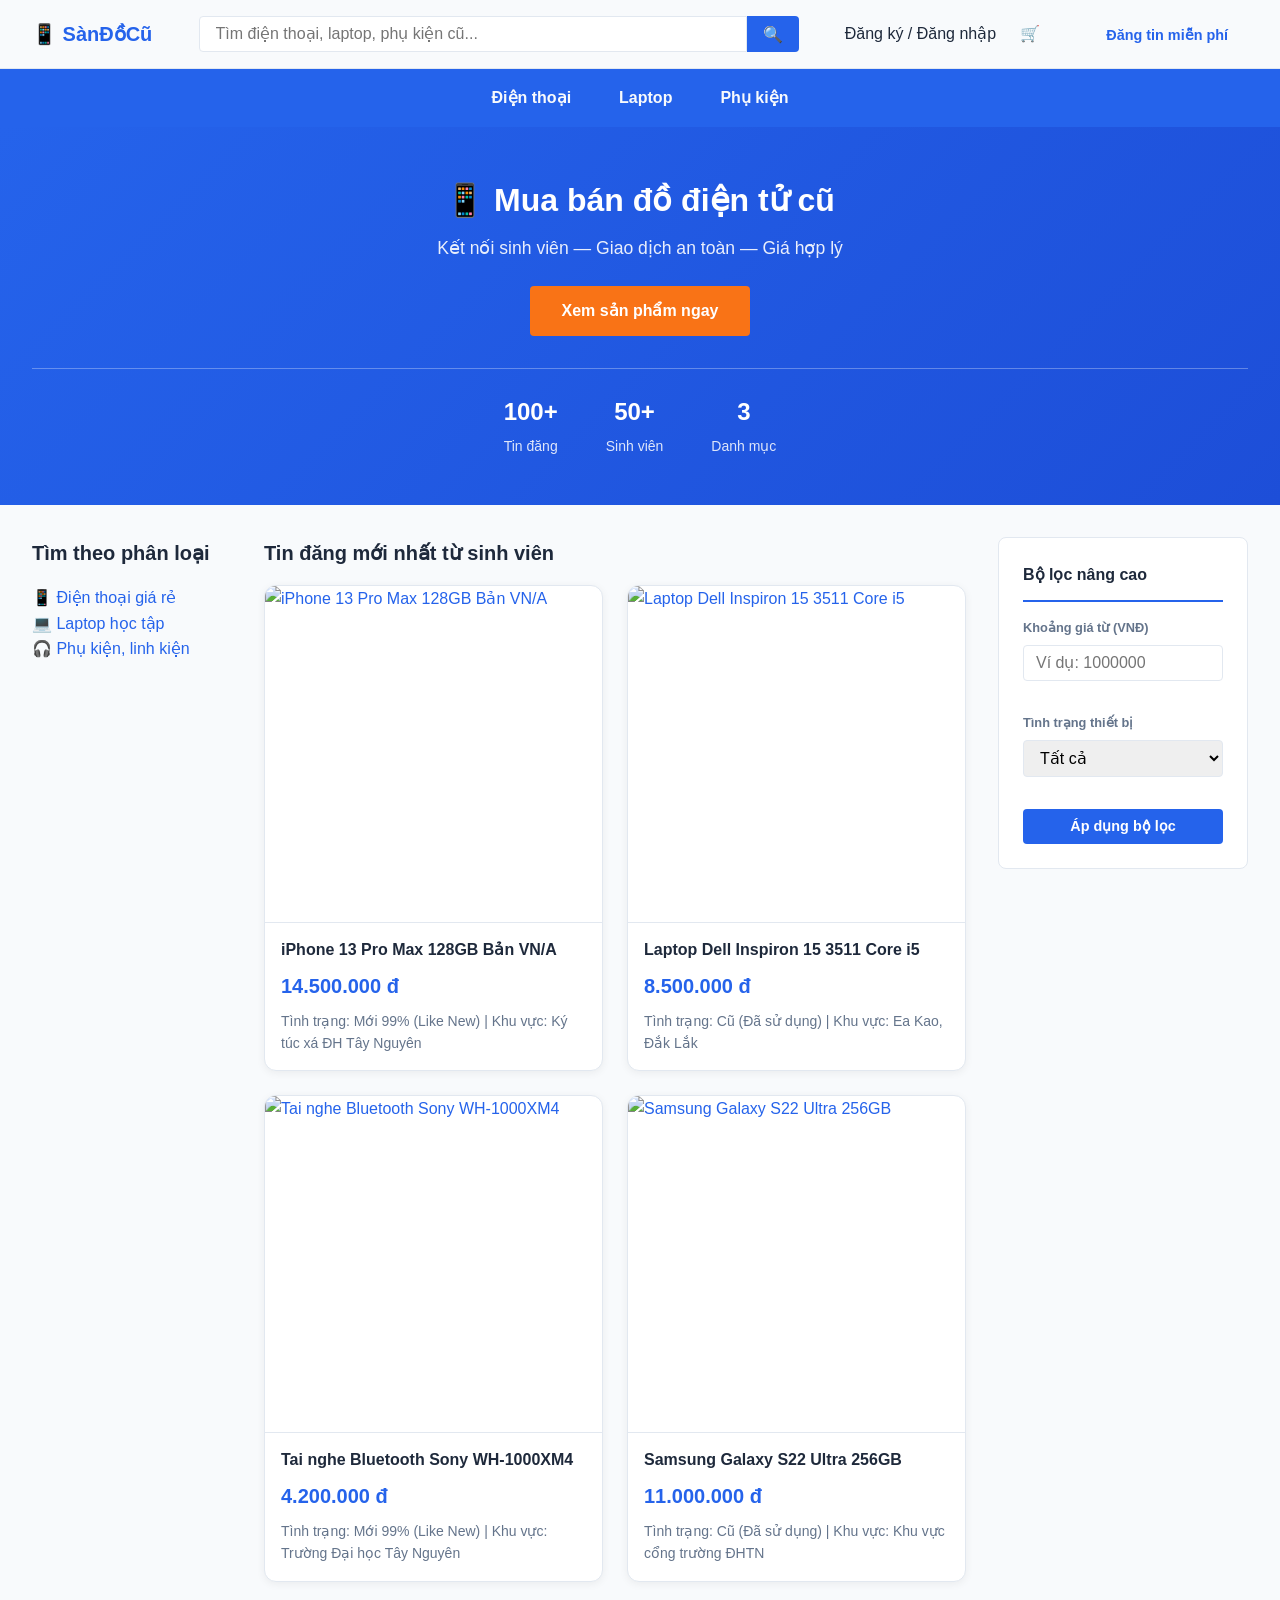
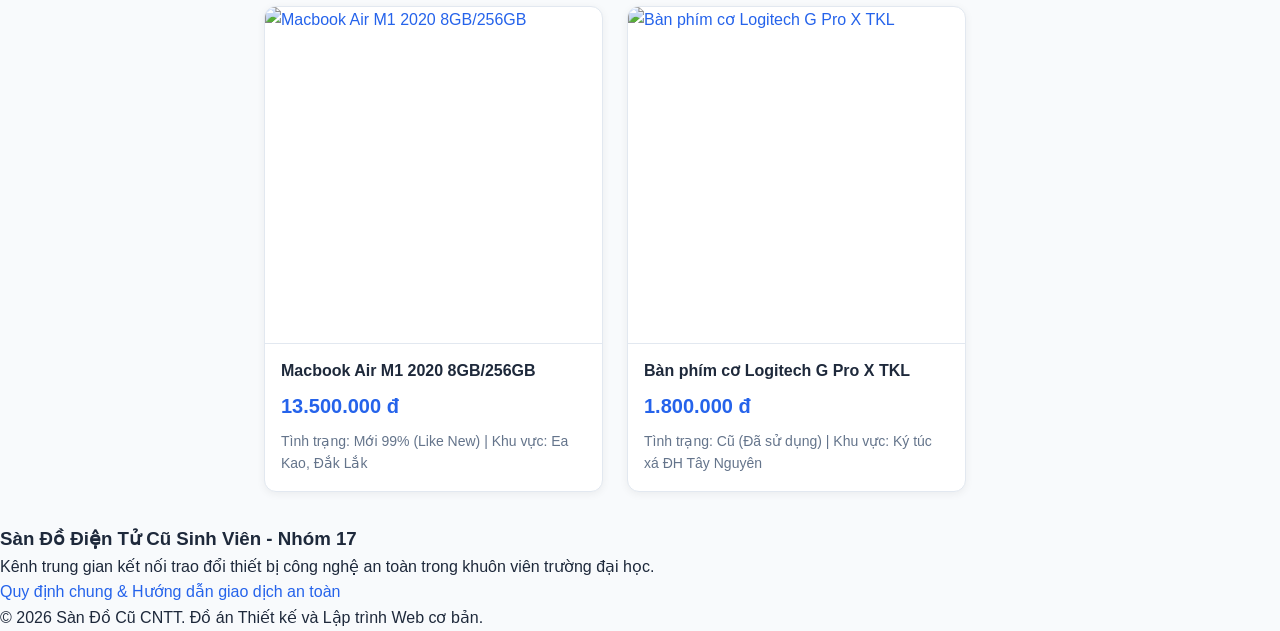
==== index.html @ f32d024a "Update index.html" ====
<!doctype html>
<html lang="vi">
  <head>
    <meta charset="UTF-8" />
    <meta name="viewport" content="width=device-width, initial-scale=1.0" />
    <title>Sàn Giao Dịch Đồ Điện Tử Cũ Sinh Viên - Trang Chủ</title>
    <link rel="stylesheet" href="css/base.css" />
    <link rel="stylesheet" href="css/index.css" />
  </head>
  <body>
    <!-- ===================== HEADER ===================== -->
    <header class="header">
      <div class="header__logo">
    <a href="../index.html" class="header__logo-text">
        📱 SànĐồCũ
    </a>
</div>

      <div class="header__search">
        <form class="header__search-form" role="search">
          <input
            type="search"
            class="header__search-input u-focus"
            placeholder="Tìm điện thoại, laptop, phụ kiện cũ..."
          />
          <button
            type="submit"
            class="header__search-btn u-hover"
            aria-label="Tìm kiếm nhanh"
          >
            🔍
          </button>
        </form>
      </div>

      <div class="header__actions">
        <a href="#" class="header__action-link u-hover">Đăng ký / Đăng nhập</a>
        <a
          href="#"
          class="header__cart-icon u-hover"
          aria-label="Xem giỏ hàng cá nhân"
          >🛒</a
        >
      </div>

      <div class="header__cta">
        <a
          href="pages/dang_tin.html"
          class="header__btn-post btn btn-secondary u-hover u-active"
          >Đăng tin miễn phí</a
        >
      </div>
    </header>

    <!-- ===================== NAVIGATION ===================== -->
    <nav class="navigation" aria-label="Danh mục thiết bị công nghệ">
      <!-- TODO [Lan Hương]: Style thanh navigation này trong base.css.
             - ul.navigation__list--level-2 mặc định phải ẩn (dùng opacity:0 hoặc display:none)
             - Khi hover vào li.navigation__item--has-dropdown thì level-2 hiện ra
             - Thêm transition mượt để dropdown trượt xuống, không bật ra đột ngột -->
      <ul class="navigation__list navigation__list--level-1">
        <li class="navigation__item navigation__item--has-dropdown">
          <a href="pages/danh-sach.html" class="navigation__link">Điện thoại</a>
          <ul class="navigation__list navigation__list--level-2">
            <li class="navigation__item">
              <a href="pages/danh-sach.html?cat=iphone" class="navigation__link"
                >iPhone</a
              >
            </li>
            <li class="navigation__item">
              <a
                href="pages/danh-sach.html?cat=samsung"
                class="navigation__link"
                >Samsung</a
              >
            </li>
            <li class="navigation__item">
              <a href="pages/danh-sach.html?cat=xiaomi" class="navigation__link"
                >Xiaomi</a
              >
            </li>
          </ul>
        </li>
        <li class="navigation__item navigation__item--has-dropdown">
          <a href="pages/danh-sach.html" class="navigation__link">Laptop</a>
          <ul class="navigation__list navigation__list--level-2">
            <li class="navigation__item">
              <a href="pages/danh-sach.html?cat=dell" class="navigation__link"
                >Dell</a
              >
            </li>
            <li class="navigation__item">
              <a
                href="pages/danh_sach.html?cat=macbook"
                class="navigation__link"
                >Macbook</a
              >
            </li>
            <li class="navigation__item">
              <a href="pages/danh-sach.html?cat=asus" class="navigation__link"
                >Asus</a
              >
            </li>
          </ul>
        </li>
        <li class="navigation__item navigation__item--has-dropdown">
          <a href="pages/danh_sach.html" class="navigation__link">Phụ kiện</a>
          <ul class="navigation__list navigation__list--level-2">
            <li class="navigation__item">
              <a
                href="pages/danh_sach.html?cat=tai-nghe"
                class="navigation__link"
                >Tai nghe</a
              >
            </li>
            <li class="navigation__item">
              <a
                href="pages/danh_sach.html?cat=chuot-ban-phim"
                class="navigation__link"
                >Chuột & Bàn phím</a
              >
            </li>
          </ul>
        </li>
      </ul>
    </nav>

    <!-- ===================== SLIDESHOW ===================== -->
    <section class="hero-slideshow" aria-label="Banner">
    <div class="hero-banner">
        <h2>📱 Mua bán đồ điện tử cũ</h2>
        <p>Kết nối sinh viên — Giao dịch an toàn — Giá hợp lý</p>
        <a href="pages/danh_sach.html" class="hero-banner__btn">Xem sản phẩm ngay</a>
        <div class="hero-banner__stats">
            <div class="hero-banner__stat">
                <strong>100+</strong>
                <span>Tin đăng</span>
            </div>
            <div class="hero-banner__stat">
                <strong>50+</strong>
                <span>Sinh viên</span>
            </div>
            <div class="hero-banner__stat">
                <strong>3</strong>
                <span>Danh mục</span>
            </div>
        </div>
    </div>
</section>

    <!-- ===================== MAIN LAYOUT ===================== -->
    <main class="main-layout">
      <aside class="category-sidebar">
        <!-- TODO [Lan Hương]: Style sidebar này nằm bên trái main-layout bằng CSS Grid.
                 Thêm icon trước mỗi link danh mục cho sinh động. -->
        <h2 class="category-sidebar__title">Tìm theo phân loại</h2>
        <ul class="category-sidebar__list">
          <li class="category-sidebar__item">
            <a
              href="pages/danh_sach.html"
              class="category-sidebar__link u-hover"
              >📱 Điện thoại giá rẻ</a
            >
          </li>
          <li class="category-sidebar__item">
            <a
              href="pages/danh_sach.html"
              class="category-sidebar__link u-hover"
              >💻 Laptop học tập</a
            >
          </li>
          <li class="category-sidebar__item">
            <a
              href="pages/danh_sach.html"
              class="category-sidebar__link u-hover"
              >🎧 Phụ kiện, linh kiện</a
            >
          </li>
        </ul>
      </aside>

      <section class="product-showroom">
        <!-- TODO [Tường Vy]: Render tự động bởi renderProducts() trong main.js -->
        <h2 class="product-showroom__title">Tin đăng mới nhất từ sinh viên</h2>
        <div class="product-showroom__grid" id="productGrid">
          <!-- Sản phẩm được render tự động bởi renderProducts() trong main.js -->
        </div>
      </section>

      <section class="advanced-filter">
        <!-- TODO [Tường Vy]: Xử lý logic lọc sản phẩm trong danh-sach.js.
                 - Lắng nghe sự kiện submit trên #filterForm, dùng preventDefault() để trang không reload
                 - Đọc giá trị từ #filterPrice và #filterStatus
                 - Lọc mảng products trong data.js theo 2 tiêu chí trên
                 - Gọi hàm renderProducts() để vẽ lại product-showroom__grid với kết quả đã lọc -->
        <h2 class="advanced-filter__title">Bộ lọc nâng cao</h2>
        <form class="advanced-filter__form" id="filterForm">
          <div class="advanced-filter__group">
            <label class="advanced-filter__label" for="filterPrice"
              >Khoảng giá từ (VNĐ)</label
            >
            <input
              type="number"
              id="filterPrice"
              class="form-control u-focus"
              placeholder="Ví dụ: 1000000"
            />
          </div>
          <div class="advanced-filter__group">
            <label class="advanced-filter__label" for="filterStatus"
              >Tình trạng thiết bị</label
            >
            <select id="filterStatus" class="form-control u-focus">
              <option value="all">Tất cả</option>
              <option value="likenew">Mới 99% (Like New)</option>
              <option value="used">Cũ (Đã qua sử dụng)</option>
            </select>
          </div>
          <button type="submit" class="btn btn-primary u-hover u-active">
            Áp dụng bộ lọc
          </button>
        </form>
      </section>
    </main>

    <!-- ===================== FOOTER ===================== -->
    <footer class="main-footer">
      <!-- TODO [Lan Hương]: Chia footer thành 3 cột bằng CSS Grid:
             cột 1 thông tin nhóm, cột 2 link nhanh, cột 3 liên hệ. -->
      <div class="main-footer__content">
        <div class="main-footer__info">
          <h3>Sàn Đồ Điện Tử Cũ Sinh Viên - Nhóm 17</h3>
          <p>
            Kênh trung gian kết nối trao đổi thiết bị công nghệ an toàn trong
            khuôn viên trường đại học.
          </p>
        </div>
        <div class="main-footer__links">
          <a href="#" class="main-footer__link u-hover"
            >Quy định chung & Hướng dẫn giao dịch an toàn</a
          >
        </div>
      </div>
      <div class="main-footer__copyright">
        <p>
          &copy; 2026 Sàn Đồ Cũ CNTT. Đồ án Thiết kế và Lập trình Web cơ bản.
        </p>
      </div>
    </footer>

    <script src="js/data.js"></script>
    <script src="js/main.js"></script>
  </body>
</html>
---- css/base.css ----
/* =================================================
   KHỐI 1: CSS VARIABLES
   ================================================= */
:root {
  --color-primary: #2563eb;
  --color-secondary: #f97316;
  --color-background: #f8fafc;
  --color-border: #e2e8f0;
  --color-text-main: #1e293b;
  --color-text-sub: #64748b;
  --color-footer: #0f172a;

  --transition-speed: 0.3s;
  --focus-ring: 0 0 0 3px rgba(37, 99, 235, 0.2);
  --shadow-hover: 0 8px 16px rgba(0, 0, 0, 0.1);
}

/* =================================================
   KHỐI 2: CSS RESET
   ================================================= */
*,
*::before,
*::after {
  margin: 0;
  padding: 0;
  box-sizing: border-box;
}

img {
  display: block; /* Xóa gap trắng bên dưới ảnh do inline display */
  max-width: 100%; /* Ảnh co lại theo container, không bao giờ tràn */
}

ul,
ol {
  list-style: none; /* Xóa bullet/số — navigation và card list cần cái này */
}

/* =================================================
   KHỐI 3: BASE TYPOGRAPHY
   ================================================= */
body {
  font-family: Arial, sans-serif;
  background-color: var(--color-background);
  color: var(--color-text-main);
  line-height: 1.6;
  -webkit-font-smoothing: antialiased;
}

a {
  color: var(--color-primary);
  text-decoration: none;
}

a:hover {
  text-decoration: underline; /* Báo hiệu rõ đây là link có thể click */
}

/* =================================================
   KHỐI 4: INTERACTION STATES (Utility Classes)
   ================================================= */
.u-hover {
  transition: filter var(--transition-speed) ease;
  cursor: pointer;
}
.u-hover:hover {
  filter: brightness(0.9);
}

.u-hover-card {
  transition: all var(--transition-speed) ease;
}
.u-hover-card:hover {
  transform: translateY(-4px);
  box-shadow: var(--shadow-hover);
}

.u-active:active {
  transform: scale(0.96);
  transition: transform 0.1s ease;
}

.u-focus {
  outline: none;
  border: 1px solid var(--color-border);
  transition: all var(--transition-speed) ease;
}
.u-focus:focus {
  border-color: var(--color-primary);
  box-shadow: var(--focus-ring);
}
---- css/index.css ----
/* ==========================================================================
   KHỐI 1: HEADER LAYOUT (Flexbox ngang)
   ========================================================================== */
.header {
  display: flex;
  align-items: center;
  justify-content: space-between;
  gap: 2rem;
  padding: 1rem 2rem;
  background-color: var(--color-background);
  border-bottom: 1px solid var(--color-border);
}

.header__logo-text {
    font-size: 1.25rem;
    font-weight: bold;
    color: var(--color-primary);
    text-decoration: none;
    white-space: nowrap;
}

.header__logo {
  flex-shrink: 0;
}

.header__logo-img {
  height: 40px;
  width: auto;
  display: block;
}

.header__search {
  flex-grow: 1;
  max-width: 600px;
}

.header__search-form {
  display: flex;
  width: 100%;
}

.header__search-input {
  flex-grow: 1;
  padding: 0.5rem 1rem;
  border: 1px solid var(--color-border);
  border-radius: 4px 0 0 4px;
  font-size: 1rem;
  outline: none;
}

.header__search-btn {
  padding: 0.5rem 1rem;
  background-color: var(--color-primary);
  color: white;
  border: none;
  border-radius: 0 4px 4px 0;
  font-size: 1rem;
  cursor: pointer;
}

.header__actions {
  display: flex;
  align-items: center;
  gap: 1.5rem;
  flex-shrink: 0;
}

.header__action-link {
  font-size: 1rem;
  color: var(--color-text-main);
}

.header__cta {
  flex-shrink: 0;
}

/* ==========================================================================
   KHỐI 2: NAVIGATION LAYOUT (Menu 2 cấp tĩnh)
   ========================================================================== */
.navigation {
  background-color: var(--color-primary);
}

.navigation__list--level-1 {
  display: flex;
  justify-content: center;
}

.navigation__item {
  position: relative;
}

.navigation__link {
  display: block;
  padding: 1rem 1.5rem;
  color: var(--color-background);
  font-size: 1rem;
  font-weight: bold;
}

.navigation__item:hover > .navigation__link {
  background-color: rgba(255, 255, 255, 0.15);
}

.navigation__list--level-2 {
  position: absolute;
  top: 100%;
  left: 0;
  min-width: 220px;
  background-color: var(--color-background);
  border: 1px solid var(--color-border);
  box-shadow: var(--shadow-hover);
  z-index: 100;

  opacity: 0;
  visibility: hidden;
  pointer-events: none;
  transform: translateY(10px);
  transition: all 0.3s ease;
}

.navigation__list--level-2 .navigation__link {
  color: var(--color-text-main);
  font-weight: normal;
  border-bottom: 1px solid var(--color-border);
}

.navigation__list--level-2 .navigation__link:hover {
  background-color: var(--color-background);
  color: var(--color-primary);
}

.navigation__item--has-dropdown:hover .navigation__list--level-2 {
  opacity: 1;
  visibility: visible;
  pointer-events: auto;
  transform: translateY(0);
}

.hero-banner {
    background: linear-gradient(135deg, var(--color-primary), #1d4ed8);
    color: white;
    text-align: center;
    padding: 3rem 2rem;
}

.hero-banner h2 {
    font-size: 2rem;
    margin-bottom: 0.5rem;
}

.hero-banner p {
    font-size: 1.1rem;
    margin-bottom: 1.5rem;
    opacity: 0.9;
}

.hero-banner__btn {
    display: inline-block;
    padding: 0.75rem 2rem;
    background-color: var(--color-secondary);
    color: white;
    border-radius: 4px;
    font-weight: bold;
    text-decoration: none;
}

.hero-banner__btn:hover {
    filter: brightness(0.9);
    text-decoration: none;
}

.hero-banner__stats {
    display: flex;
    justify-content: center;
    gap: 3rem;
    margin-top: 2rem;
    padding-top: 1.5rem;
    border-top: 1px solid rgba(255,255,255,0.3);
}

.hero-banner__stat {
    display: flex;
    flex-direction: column;
    align-items: center;
    gap: 0.25rem;
}

.hero-banner__stat strong {
    font-size: 1.5rem;
    font-weight: bold;
}

.hero-banner__stat span {
    font-size: 0.875rem;
    opacity: 0.85;
}
/* ==========================================================================
   KHỐI 3: MAIN LAYOUT (CSS Grid 3 Cột)
   ========================================================================== */
.main-layout {
  display: grid;
  grid-template-columns: 200px 1fr 250px;
  gap: 2rem;
  padding: 2rem;
  max-width: 1440px;
  margin: 0 auto;
  align-items: start;
}

.category-sidebar__title,
.product-showroom__title,
.advanced-filter__title {
  font-size: 1.25rem;
  margin-bottom: 1rem;
  color: var(--color-text-main);
}

.product-showroom__grid {
  display: grid;
  grid-template-columns: repeat(auto-fill, minmax(220px, 1fr));
  gap: 1.5rem;
}

/* ==========================================================================
   KHỐI 4: PRODUCT CARD LAYOUT
   ========================================================================== */
.product-card {
    display: flex;
    flex-direction: column;
    background-color: white;
    border: 1px solid var(--color-border);
    border-radius: 12px;
    overflow: hidden;
    transition: all var(--transition-speed) ease;
    box-shadow: 0 2px 8px rgba(0,0,0,0.06);
}

.product-card:hover {
    transform: translateY(-4px);
    box-shadow: var(--shadow-hover);
    border-color: var(--color-primary);
}

.product-price {
    font-size: 1.1rem;
    font-weight: bold;
    color: var(--color-secondary);
}

.product-card__img {
  width: 100%;
  aspect-ratio: 1 / 1;
  object-fit: cover;
  border-bottom: 1px solid var(--color-border);
}

.product-card__content {
  padding: 1rem;
  display: flex;
  flex-direction: column;
  gap: 0.5rem;
}

.product-card__title {
  font-size: 1rem;
  color: var(--color-text-main);
  line-height: 1.4;
  margin: 0;
  display: -webkit-box;
  -webkit-line-clamp: 2;
  -webkit-box-orient: vertical;
  overflow: hidden;
}

.product-price {
  font-size: 1.25rem;
  font-weight: bold;
  color: var(--color-primary);
  margin: 0;
}

.product-meta {
  font-size: 0.875rem;
  color: var(--color-text-sub);
  margin: 0;
}

/* ==========================================================================
   KHỐI 5: ADVANCED FILTER FORM
   ========================================================================== */
.advanced-filter__group {
  display: flex;
  flex-direction: column;
  gap: 0.5rem;
  margin-bottom: 1rem;
}

.advanced-filter__label {
  font-size: 0.875rem;
  font-weight: bold;
  color: var(--color-text-main);
}

.form-control {
  padding: 0.5rem 0.75rem;
  border: 1px solid var(--color-border);
  border-radius: 4px;
  font-size: 1rem;
  width: 100%;
}

/* Empty state */
.product-showroom__empty {
  grid-column: 1 / -1;
  text-align: center;
  padding: 3rem 1rem;
  color: var(--color-text-sub);
}

.product-showroom__empty-title {
  font-size: 1.1rem;
  margin-bottom: 0.5rem;
}

/* Link trong card title */
.product-card__title a {
  color: inherit;
  text-decoration: none;
}

/* Bộ lọc trang chủ */
.advanced-filter {
    background-color: white;
    border: 1px solid var(--color-border);
    border-radius: 8px;
    padding: 1.5rem;
}

.advanced-filter__title {
    font-size: 1rem;
    font-weight: bold;
    color: var(--color-text-main);
    margin-bottom: 1rem;
    padding-bottom: 0.75rem;
    border-bottom: 2px solid var(--color-primary);
}

.advanced-filter__form {
    display: flex;
    flex-direction: column;
    gap: 1rem;
}

.advanced-filter__group {
    display: flex;
    flex-direction: column;
    gap: 0.4rem;
}

.advanced-filter__label {
    font-size: 0.8rem;
    font-weight: bold;
    color: var(--color-text-sub);
}

/* Nút áp dụng bộ lọc */
.btn {
    padding: 0.6rem 1.25rem;
    border-radius: 4px;
    font-size: 0.9rem;
    font-weight: bold;
    cursor: pointer;
    border: none;
}

.btn-primary {
    background-color: var(--color-primary);
    color: white;
    width: 100%;
}

.btn-primary:hover {
    filter: brightness(0.9);
}
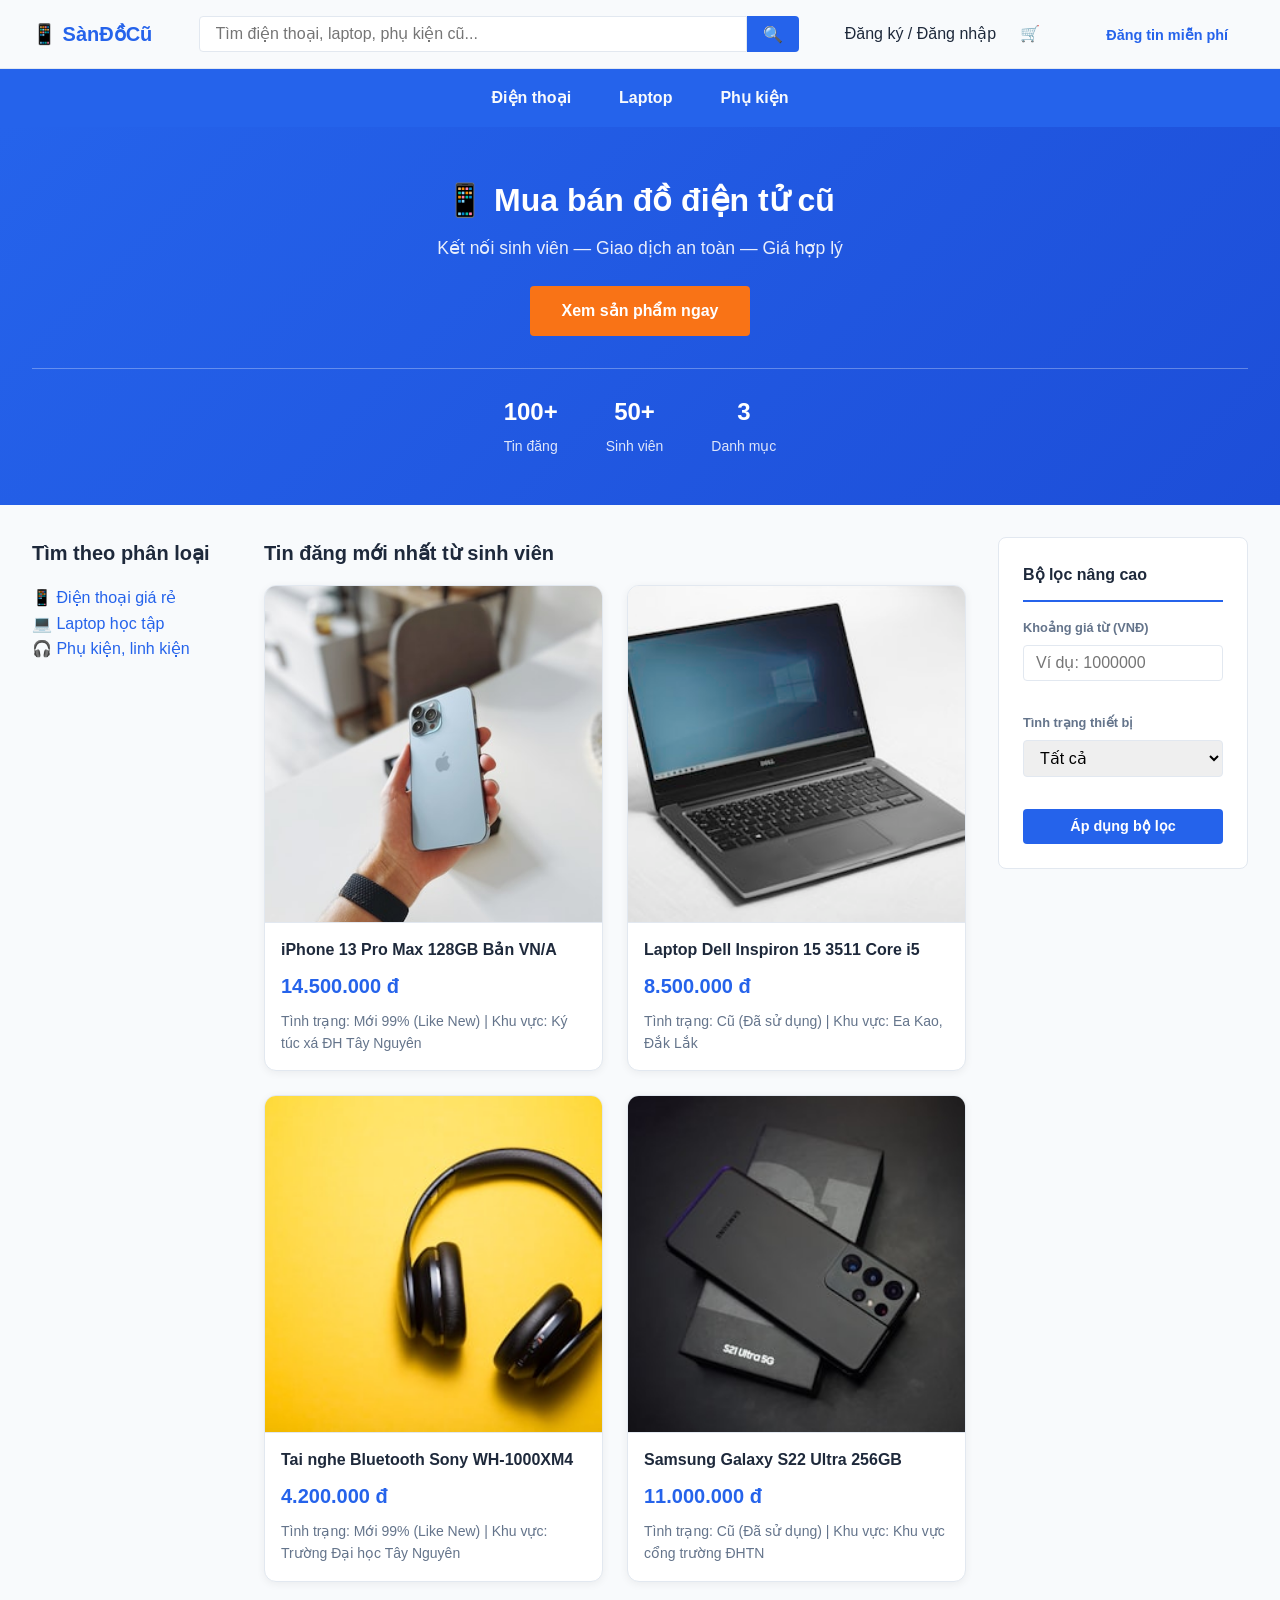
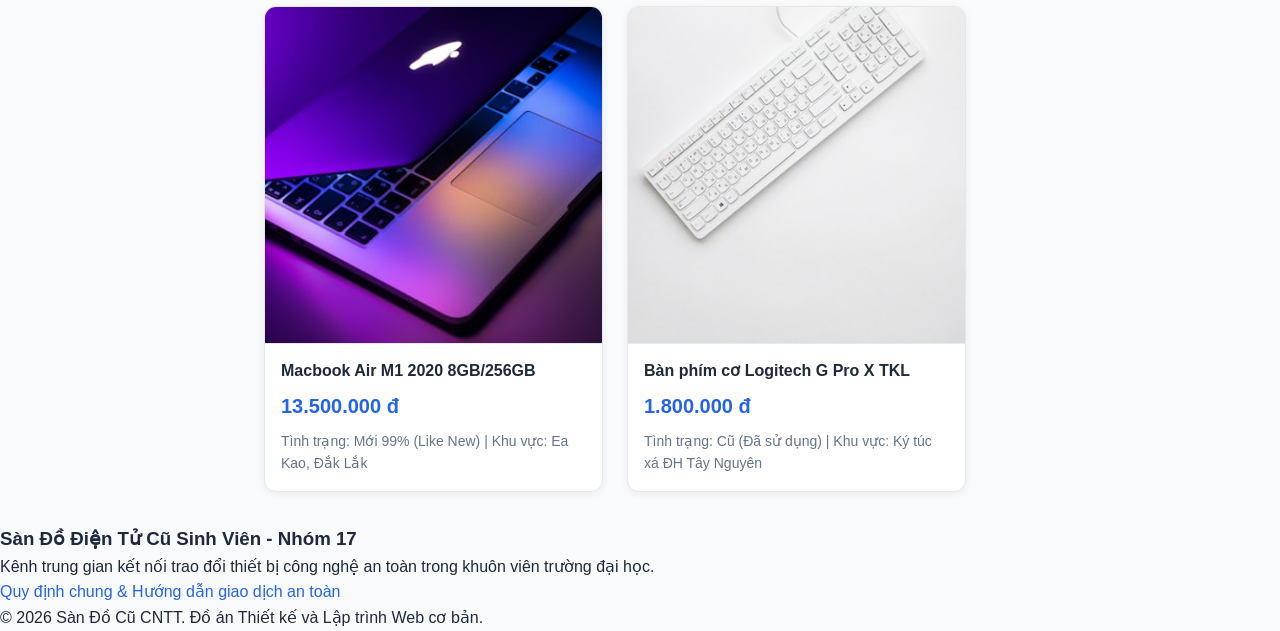
==== commit f94a9172: "fix: cap nhat toan bo du an" ====
--- a/index.html
+++ b/index.html
@@ -11,10 +11,8 @@
     <!-- ===================== HEADER ===================== -->
     <header class="header">
       <div class="header__logo">
-    <a href="../index.html" class="header__logo-text">
-        📱 SànĐồCũ
-    </a>
-</div>
+        <a href="../index.html" class="header__logo-text"> 📱 SànĐồCũ </a>
+      </div>
 
       <div class="header__search">
         <form class="header__search-form" role="search">
@@ -127,26 +125,28 @@
 
     <!-- ===================== SLIDESHOW ===================== -->
     <section class="hero-slideshow" aria-label="Banner">
-    <div class="hero-banner">
+      <div class="hero-banner">
         <h2>📱 Mua bán đồ điện tử cũ</h2>
         <p>Kết nối sinh viên — Giao dịch an toàn — Giá hợp lý</p>
-        <a href="pages/danh_sach.html" class="hero-banner__btn">Xem sản phẩm ngay</a>
+        <a href="pages/danh_sach.html" class="hero-banner__btn"
+          >Xem sản phẩm ngay</a
+        >
         <div class="hero-banner__stats">
-            <div class="hero-banner__stat">
-                <strong>100+</strong>
-                <span>Tin đăng</span>
-            </div>
-            <div class="hero-banner__stat">
-                <strong>50+</strong>
-                <span>Sinh viên</span>
-            </div>
-            <div class="hero-banner__stat">
-                <strong>3</strong>
-                <span>Danh mục</span>
-            </div>
-        </div>
-    </div>
-</section>
+          <div class="hero-banner__stat">
+            <strong>100+</strong>
+            <span>Tin đăng</span>
+          </div>
+          <div class="hero-banner__stat">
+            <strong>50+</strong>
+            <span>Sinh viên</span>
+          </div>
+          <div class="hero-banner__stat">
+            <strong>3</strong>
+            <span>Danh mục</span>
+          </div>
+        </div>
+      </div>
+    </section>
 
     <!-- ===================== MAIN LAYOUT ===================== -->
     <main class="main-layout">
--- a/css/index.css
+++ b/css/index.css
@@ -383,3 +383,91 @@
 .btn-primary:hover {
     filter: brightness(0.9);
 }
+
+/* ==========================================================================
+   RESPONSIVE TRANG CHỦ
+   ========================================================================== */
+@media (max-width: 768px) {
+
+    /* Header xuống 2 dòng */
+    .header {
+        flex-wrap: wrap;
+        gap: 0.75rem;
+        padding: 0.75rem 1rem;
+    }
+
+    .header__search {
+        order: 3;
+        width: 100%;
+        max-width: 100%;
+    }
+
+    .header__actions {
+        gap: 1rem;
+    }
+
+    /* Navigation cuộn ngang */
+    .navigation__list--level-1 {
+        overflow-x: auto;
+        justify-content: flex-start;
+        padding: 0 1rem;
+    }
+
+    /* Main layout 1 cột */
+    .main-layout {
+        grid-template-columns: 1fr;
+        padding: 1rem;
+        gap: 1.5rem;
+    }
+
+    /* Ẩn sidebar và bộ lọc trang chủ trên mobile */
+    .category-sidebar {
+        display: none;
+    }
+
+    .advanced-filter {
+        display: none;
+    }
+
+    /* Product grid 2 cột */
+    .product-showroom__grid {
+        grid-template-columns: repeat(2, 1fr);
+        gap: 1rem;
+    }
+
+    /* Banner thống kê nhỏ lại */
+    .hero-banner__stats {
+        gap: 1.5rem;
+    }
+
+    .hero-banner__stat strong {
+        font-size: 1.25rem;
+    }
+}
+
+@media (max-width: 480px) {
+    .header__logo-text {
+        font-size: 1rem;
+    }
+
+    .hero-banner h2 {
+        font-size: 1.5rem;
+    }
+
+    .product-showroom__grid {
+        grid-template-columns: repeat(2, 1fr);
+        gap: 0.75rem;
+    }
+
+    .product-card__content {
+        padding: 0.75rem;
+    }
+
+    .product-card__title {
+        font-size: 0.85rem;
+    }
+
+    .product-price {
+        font-size: 1rem;
+    }
+}
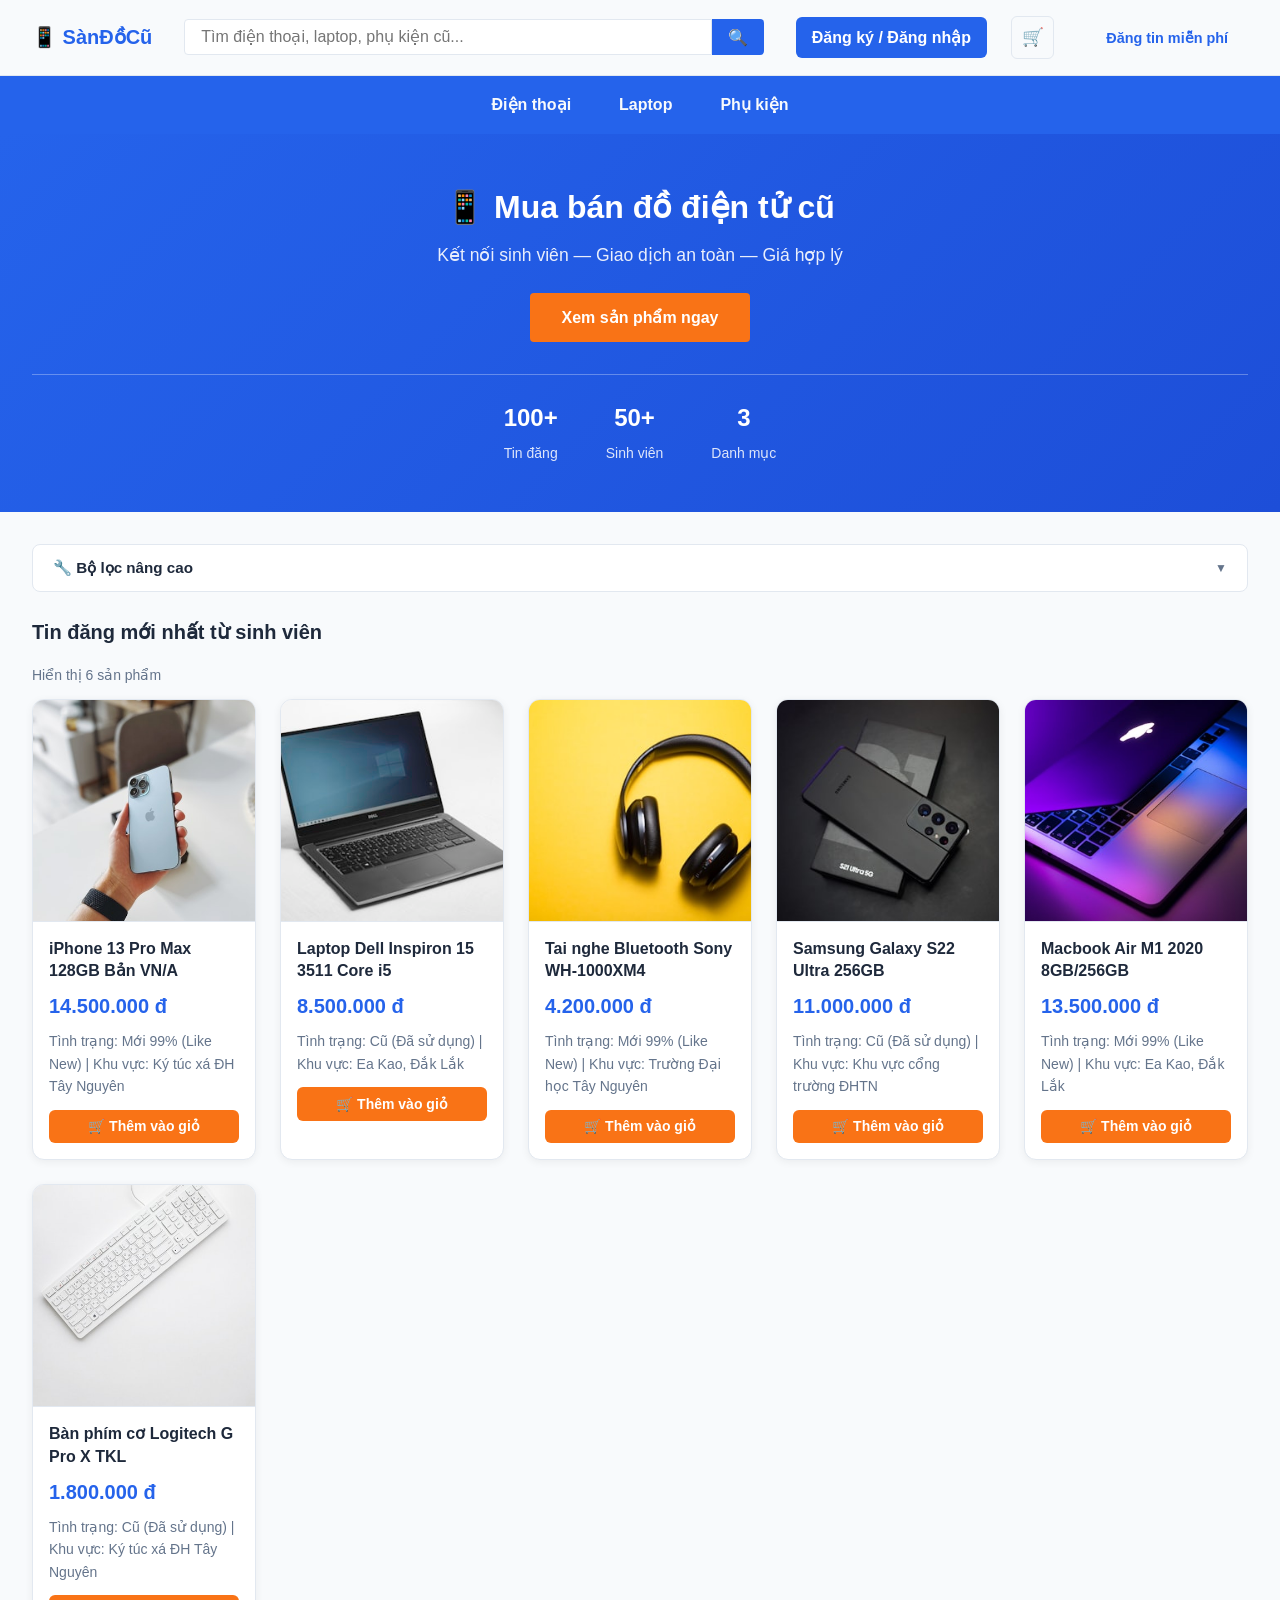
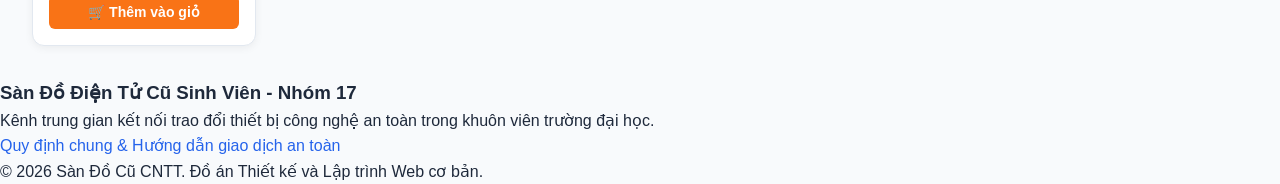
==== commit 9b663434: "update file" ====
--- a/index.html
+++ b/index.html
@@ -8,10 +8,10 @@
     <link rel="stylesheet" href="css/index.css" />
   </head>
   <body>
-    <!-- ===================== HEADER ===================== -->
+    <!-- HEADER -->
     <header class="header">
       <div class="header__logo">
-        <a href="../index.html" class="header__logo-text"> 📱 SànĐồCũ </a>
+        <a href="index.html" class="header__logo-text">📱 SànĐồCũ</a>
       </div>
 
       <div class="header__search">
@@ -21,11 +21,7 @@
             class="header__search-input u-focus"
             placeholder="Tìm điện thoại, laptop, phụ kiện cũ..."
           />
-          <button
-            type="submit"
-            class="header__search-btn u-hover"
-            aria-label="Tìm kiếm nhanh"
-          >
+          <button type="submit" class="header__search-btn u-hover" aria-label="Tìm kiếm nhanh">
             🔍
           </button>
         </form>
@@ -33,104 +29,65 @@
 
       <div class="header__actions">
         <a href="#" class="header__action-link u-hover">Đăng ký / Đăng nhập</a>
-        <a
-          href="#"
-          class="header__cart-icon u-hover"
-          aria-label="Xem giỏ hàng cá nhân"
-          >🛒</a
-        >
+        <a href="#" class="header__cart-icon u-hover" aria-label="Xem giỏ hàng cá nhân">🛒</a>
       </div>
 
       <div class="header__cta">
-        <a
-          href="pages/dang_tin.html"
-          class="header__btn-post btn btn-secondary u-hover u-active"
-          >Đăng tin miễn phí</a
-        >
+        <a href="pages/dang_tin.html" class="header__btn-post btn btn-secondary u-hover u-active">Đăng tin miễn phí</a>
       </div>
     </header>
 
-    <!-- ===================== NAVIGATION ===================== -->
+    <!-- NAVIGATION -->
     <nav class="navigation" aria-label="Danh mục thiết bị công nghệ">
-      <!-- TODO [Lan Hương]: Style thanh navigation này trong base.css.
-             - ul.navigation__list--level-2 mặc định phải ẩn (dùng opacity:0 hoặc display:none)
-             - Khi hover vào li.navigation__item--has-dropdown thì level-2 hiện ra
-             - Thêm transition mượt để dropdown trượt xuống, không bật ra đột ngột -->
       <ul class="navigation__list navigation__list--level-1">
         <li class="navigation__item navigation__item--has-dropdown">
-          <a href="pages/danh-sach.html" class="navigation__link">Điện thoại</a>
+          <a href="#productGrid" class="navigation__link" data-filter-cat="">Điện thoại</a>
           <ul class="navigation__list navigation__list--level-2">
             <li class="navigation__item">
-              <a href="pages/danh-sach.html?cat=iphone" class="navigation__link"
-                >iPhone</a
-              >
-            </li>
-            <li class="navigation__item">
-              <a
-                href="pages/danh-sach.html?cat=samsung"
-                class="navigation__link"
-                >Samsung</a
-              >
-            </li>
-            <li class="navigation__item">
-              <a href="pages/danh-sach.html?cat=xiaomi" class="navigation__link"
-                >Xiaomi</a
-              >
+              <a href="#productGrid" class="navigation__link nav-filter" data-filter-cat="iphone">iPhone</a>
+            </li>
+            <li class="navigation__item">
+              <a href="#productGrid" class="navigation__link nav-filter" data-filter-cat="samsung">Samsung</a>
+            </li>
+            <li class="navigation__item">
+              <a href="#productGrid" class="navigation__link nav-filter" data-filter-cat="xiaomi">Xiaomi</a>
             </li>
           </ul>
         </li>
         <li class="navigation__item navigation__item--has-dropdown">
-          <a href="pages/danh-sach.html" class="navigation__link">Laptop</a>
+          <a href="#productGrid" class="navigation__link" data-filter-cat="">Laptop</a>
           <ul class="navigation__list navigation__list--level-2">
             <li class="navigation__item">
-              <a href="pages/danh-sach.html?cat=dell" class="navigation__link"
-                >Dell</a
-              >
-            </li>
-            <li class="navigation__item">
-              <a
-                href="pages/danh_sach.html?cat=macbook"
-                class="navigation__link"
-                >Macbook</a
-              >
-            </li>
-            <li class="navigation__item">
-              <a href="pages/danh-sach.html?cat=asus" class="navigation__link"
-                >Asus</a
-              >
+              <a href="#productGrid" class="navigation__link nav-filter" data-filter-cat="dell">Dell</a>
+            </li>
+            <li class="navigation__item">
+              <a href="#productGrid" class="navigation__link nav-filter" data-filter-cat="macbook">Macbook</a>
+            </li>
+            <li class="navigation__item">
+              <a href="#productGrid" class="navigation__link nav-filter" data-filter-cat="asus">Asus</a>
             </li>
           </ul>
         </li>
         <li class="navigation__item navigation__item--has-dropdown">
-          <a href="pages/danh_sach.html" class="navigation__link">Phụ kiện</a>
+          <a href="#productGrid" class="navigation__link" data-filter-cat="">Phụ kiện</a>
           <ul class="navigation__list navigation__list--level-2">
             <li class="navigation__item">
-              <a
-                href="pages/danh_sach.html?cat=tai-nghe"
-                class="navigation__link"
-                >Tai nghe</a
-              >
-            </li>
-            <li class="navigation__item">
-              <a
-                href="pages/danh_sach.html?cat=chuot-ban-phim"
-                class="navigation__link"
-                >Chuột & Bàn phím</a
-              >
+              <a href="#productGrid" class="navigation__link nav-filter" data-filter-cat="tai-nghe">Tai nghe</a>
+            </li>
+            <li class="navigation__item">
+              <a href="#productGrid" class="navigation__link nav-filter" data-filter-cat="chuot-ban-phim">Chuột &amp; Bàn phím</a>
             </li>
           </ul>
         </li>
       </ul>
     </nav>
 
-    <!-- ===================== SLIDESHOW ===================== -->
+    <!-- HERO BANNER -->
     <section class="hero-slideshow" aria-label="Banner">
       <div class="hero-banner">
         <h2>📱 Mua bán đồ điện tử cũ</h2>
         <p>Kết nối sinh viên — Giao dịch an toàn — Giá hợp lý</p>
-        <a href="pages/danh_sach.html" class="hero-banner__btn"
-          >Xem sản phẩm ngay</a
-        >
+        <a href="#productGrid" class="hero-banner__btn">Xem sản phẩm ngay</a>
         <div class="hero-banner__stats">
           <div class="hero-banner__stat">
             <strong>100+</strong>
@@ -148,107 +105,104 @@
       </div>
     </section>
 
-    <!-- ===================== MAIN LAYOUT ===================== -->
+    <!-- MAIN LAYOUT -->
     <main class="main-layout">
-      <aside class="category-sidebar">
-        <!-- TODO [Lan Hương]: Style sidebar này nằm bên trái main-layout bằng CSS Grid.
-                 Thêm icon trước mỗi link danh mục cho sinh động. -->
-        <h2 class="category-sidebar__title">Tìm theo phân loại</h2>
-        <ul class="category-sidebar__list">
-          <li class="category-sidebar__item">
-            <a
-              href="pages/danh_sach.html"
-              class="category-sidebar__link u-hover"
-              >📱 Điện thoại giá rẻ</a
-            >
-          </li>
-          <li class="category-sidebar__item">
-            <a
-              href="pages/danh_sach.html"
-              class="category-sidebar__link u-hover"
-              >💻 Laptop học tập</a
-            >
-          </li>
-          <li class="category-sidebar__item">
-            <a
-              href="pages/danh_sach.html"
-              class="category-sidebar__link u-hover"
-              >🎧 Phụ kiện, linh kiện</a
-            >
-          </li>
-        </ul>
-      </aside>
+
+      <!-- BỘ LỌC NÂNG CAO -->
+      <div class="filter-bar" id="filterBar">
+        <button class="filter-bar__toggle" id="filterToggle" aria-expanded="false" aria-controls="filterPanel">
+          🔧 Bộ lọc nâng cao
+          <span class="filter-bar__arrow" aria-hidden="true">▼</span>
+        </button>
+        <div class="filter-bar__panel" id="filterPanel" role="region" aria-label="Bộ lọc sản phẩm">
+          <div class="filter-bar__form">
+
+            <div class="filter-bar__group">
+              <label class="filter-bar__label" for="filterCategory">Danh mục</label>
+              <select class="filter-bar__control" id="filterCategory">
+                <option value="">-- Tất cả --</option>
+                <option value="iphone">iPhone</option>
+                <option value="samsung">Samsung</option>
+                <option value="xiaomi">Xiaomi</option>
+                <option value="dell">Laptop Dell</option>
+                <option value="macbook">Macbook</option>
+                <option value="asus">Asus</option>
+                <option value="tai-nghe">Tai nghe</option>
+                <option value="chuot-ban-phim">Chuột &amp; Bàn phím</option>
+              </select>
+            </div>
+
+            <div class="filter-bar__group">
+              <label class="filter-bar__label" for="filterCondition">Tình trạng</label>
+              <select class="filter-bar__control" id="filterCondition">
+                <option value="all">-- Tất cả --</option>
+                <option value="likenew">Mới 99% (Like New)</option>
+                <option value="used">Cũ (Đã sử dụng)</option>
+              </select>
+            </div>
+
+            <div class="filter-bar__group">
+              <label class="filter-bar__label" for="filterLocation">Khu vực</label>
+              <select class="filter-bar__control" id="filterLocation">
+                <option value="">-- Tất cả --</option>
+                <option value="ktx">Ký túc xá</option>
+                <option value="gan-truong">Gần trường</option>
+              </select>
+            </div>
+
+            <div class="filter-bar__group">
+              <label class="filter-bar__label">Khoảng giá (VND)</label>
+              <div class="filter-bar__price-range">
+                <input type="number" class="filter-bar__control" id="filterMinPrice" placeholder="Từ" min="0" step="500000">
+                <span>—</span>
+                <input type="number" class="filter-bar__control" id="filterMaxPrice" placeholder="Đến" min="0" step="500000">
+              </div>
+            </div>
+
+            <div class="filter-bar__group">
+              <label class="filter-bar__label" for="filterSort">Sắp xếp theo</label>
+              <select class="filter-bar__control" id="filterSort">
+                <option value="newest">Mới nhất</option>
+                <option value="price-asc">Giá tăng dần</option>
+                <option value="price-desc">Giá giảm dần</option>
+              </select>
+            </div>
+
+            <div class="filter-bar__actions">
+              <button class="filter-bar__btn-reset" id="filterReset" type="button">↺ Đặt lại</button>
+              <button class="filter-bar__btn-apply" id="filterApply" type="button">🔍 Áp dụng</button>
+            </div>
+
+          </div>
+        </div>
+      </div>
+      <!-- /BỘ LỌC NÂNG CAO -->
 
       <section class="product-showroom">
-        <!-- TODO [Tường Vy]: Render tự động bởi renderProducts() trong main.js -->
         <h2 class="product-showroom__title">Tin đăng mới nhất từ sinh viên</h2>
-        <div class="product-showroom__grid" id="productGrid">
-          <!-- Sản phẩm được render tự động bởi renderProducts() trong main.js -->
-        </div>
-      </section>
-
-      <section class="advanced-filter">
-        <!-- TODO [Tường Vy]: Xử lý logic lọc sản phẩm trong danh-sach.js.
-                 - Lắng nghe sự kiện submit trên #filterForm, dùng preventDefault() để trang không reload
-                 - Đọc giá trị từ #filterPrice và #filterStatus
-                 - Lọc mảng products trong data.js theo 2 tiêu chí trên
-                 - Gọi hàm renderProducts() để vẽ lại product-showroom__grid với kết quả đã lọc -->
-        <h2 class="advanced-filter__title">Bộ lọc nâng cao</h2>
-        <form class="advanced-filter__form" id="filterForm">
-          <div class="advanced-filter__group">
-            <label class="advanced-filter__label" for="filterPrice"
-              >Khoảng giá từ (VNĐ)</label
-            >
-            <input
-              type="number"
-              id="filterPrice"
-              class="form-control u-focus"
-              placeholder="Ví dụ: 1000000"
-            />
-          </div>
-          <div class="advanced-filter__group">
-            <label class="advanced-filter__label" for="filterStatus"
-              >Tình trạng thiết bị</label
-            >
-            <select id="filterStatus" class="form-control u-focus">
-              <option value="all">Tất cả</option>
-              <option value="likenew">Mới 99% (Like New)</option>
-              <option value="used">Cũ (Đã qua sử dụng)</option>
-            </select>
-          </div>
-          <button type="submit" class="btn btn-primary u-hover u-active">
-            Áp dụng bộ lọc
-          </button>
-        </form>
+        <p class="product-showroom__count" id="productCount"></p>
+        <div class="product-showroom__grid" id="productGrid"></div>
       </section>
     </main>
 
-    <!-- ===================== FOOTER ===================== -->
+    <!-- FOOTER -->
     <footer class="main-footer">
-      <!-- TODO [Lan Hương]: Chia footer thành 3 cột bằng CSS Grid:
-             cột 1 thông tin nhóm, cột 2 link nhanh, cột 3 liên hệ. -->
       <div class="main-footer__content">
         <div class="main-footer__info">
           <h3>Sàn Đồ Điện Tử Cũ Sinh Viên - Nhóm 17</h3>
-          <p>
-            Kênh trung gian kết nối trao đổi thiết bị công nghệ an toàn trong
-            khuôn viên trường đại học.
-          </p>
+          <p>Kênh trung gian kết nối trao đổi thiết bị công nghệ an toàn trong khuôn viên trường đại học.</p>
         </div>
         <div class="main-footer__links">
-          <a href="#" class="main-footer__link u-hover"
-            >Quy định chung & Hướng dẫn giao dịch an toàn</a
-          >
+          <a href="#" class="main-footer__link u-hover">Quy định chung & Hướng dẫn giao dịch an toàn</a>
         </div>
       </div>
       <div class="main-footer__copyright">
-        <p>
-          &copy; 2026 Sàn Đồ Cũ CNTT. Đồ án Thiết kế và Lập trình Web cơ bản.
-        </p>
+        <p>&copy; 2026 Sàn Đồ Cũ CNTT. Đồ án Thiết kế và Lập trình Web cơ bản.</p>
       </div>
     </footer>
 
     <script src="js/data.js"></script>
+    <script src="js/cart.js"></script>
     <script src="js/main.js"></script>
   </body>
 </html>
--- a/css/base.css
+++ b/css/base.css
@@ -27,13 +27,13 @@
 }
 
 img {
-  display: block; /* Xóa gap trắng bên dưới ảnh do inline display */
-  max-width: 100%; /* Ảnh co lại theo container, không bao giờ tràn */
+  display: block;
+  max-width: 100%;
 }
 
 ul,
 ol {
-  list-style: none; /* Xóa bullet/số — navigation và card list cần cái này */
+  list-style: none;
 }
 
 /* =================================================
@@ -53,7 +53,7 @@
 }
 
 a:hover {
-  text-decoration: underline; /* Báo hiệu rõ đây là link có thể click */
+  text-decoration: underline;
 }
 
 /* =================================================
--- a/css/index.css
+++ b/css/index.css
@@ -1,5 +1,5 @@
 /* ==========================================================================
-   KHỐI 1: HEADER LAYOUT (Flexbox ngang)
+   KHỐI 1: HEADER LAYOUT
    ========================================================================== */
 .header {
   display: flex;
@@ -11,16 +11,16 @@
   border-bottom: 1px solid var(--color-border);
 }
 
-.header__logo-text {
-    font-size: 1.25rem;
-    font-weight: bold;
-    color: var(--color-primary);
-    text-decoration: none;
-    white-space: nowrap;
-}
-
 .header__logo {
   flex-shrink: 0;
+}
+
+.header__logo-text {
+  font-size: 1.25rem;
+  font-weight: bold;
+  color: var(--color-primary);
+  text-decoration: none;
+  white-space: nowrap;
 }
 
 .header__logo-img {
@@ -65,17 +65,40 @@
   flex-shrink: 0;
 }
 
-.header__action-link {
-  font-size: 1rem;
-  color: var(--color-text-main);
-}
-
 .header__cta {
   flex-shrink: 0;
 }
 
-/* ==========================================================================
-   KHỐI 2: NAVIGATION LAYOUT (Menu 2 cấp tĩnh)
+.header__action-link {
+  background-color: var(--color-primary);
+  color: white !important;
+  padding: 0.5rem 1rem;
+  border-radius: 6px;
+  font-weight: bold;
+  transition: filter var(--transition-speed) ease;
+}
+
+.header__action-link:hover {
+  filter: brightness(0.9);
+  text-decoration: none;
+}
+
+.header__cart-icon {
+  background-color: var(--color-background);
+  border: 1px solid var(--color-border);
+  padding: 0.4rem 0.6rem;
+  border-radius: 6px;
+  font-size: 1.1rem;
+  transition: all var(--transition-speed) ease;
+}
+
+.header__cart-icon:hover {
+  border-color: var(--color-primary);
+  background-color: white;
+}
+
+/* ==========================================================================
+   KHỐI 2: NAVIGATION LAYOUT (Menu 2 cấp)
    ========================================================================== */
 .navigation {
   background-color: var(--color-primary);
@@ -120,9 +143,16 @@
 }
 
 .navigation__list--level-2 .navigation__link {
+  padding: 0.75rem 1.5rem;
+  display: block;
+  width: 100%;
   color: var(--color-text-main);
   font-weight: normal;
   border-bottom: 1px solid var(--color-border);
+}
+
+.navigation__list--level-2 .navigation__item:last-child .navigation__link {
+  border-bottom: none;
 }
 
 .navigation__list--level-2 .navigation__link:hover {
@@ -137,80 +167,78 @@
   transform: translateY(0);
 }
 
+/* ==========================================================================
+   KHỐI 3: HERO BANNER
+   ========================================================================== */
 .hero-banner {
-    background: linear-gradient(135deg, var(--color-primary), #1d4ed8);
-    color: white;
-    text-align: center;
-    padding: 3rem 2rem;
+  background: linear-gradient(135deg, var(--color-primary), #1d4ed8);
+  color: white;
+  text-align: center;
+  padding: 3rem 2rem;
 }
 
 .hero-banner h2 {
-    font-size: 2rem;
-    margin-bottom: 0.5rem;
+  font-size: 2rem;
+  margin-bottom: 0.5rem;
 }
 
 .hero-banner p {
-    font-size: 1.1rem;
-    margin-bottom: 1.5rem;
-    opacity: 0.9;
+  font-size: 1.1rem;
+  margin-bottom: 1.5rem;
+  opacity: 0.9;
 }
 
 .hero-banner__btn {
-    display: inline-block;
-    padding: 0.75rem 2rem;
-    background-color: var(--color-secondary);
-    color: white;
-    border-radius: 4px;
-    font-weight: bold;
-    text-decoration: none;
+  display: inline-block;
+  padding: 0.75rem 2rem;
+  background-color: var(--color-secondary);
+  color: white;
+  border-radius: 4px;
+  font-weight: bold;
+  text-decoration: none;
 }
 
 .hero-banner__btn:hover {
-    filter: brightness(0.9);
-    text-decoration: none;
+  filter: brightness(0.9);
+  text-decoration: none;
 }
 
 .hero-banner__stats {
-    display: flex;
-    justify-content: center;
-    gap: 3rem;
-    margin-top: 2rem;
-    padding-top: 1.5rem;
-    border-top: 1px solid rgba(255,255,255,0.3);
+  display: flex;
+  justify-content: center;
+  gap: 3rem;
+  margin-top: 2rem;
+  padding-top: 1.5rem;
+  border-top: 1px solid rgba(255, 255, 255, 0.3);
 }
 
 .hero-banner__stat {
-    display: flex;
-    flex-direction: column;
-    align-items: center;
-    gap: 0.25rem;
+  display: flex;
+  flex-direction: column;
+  align-items: center;
+  gap: 0.25rem;
 }
 
 .hero-banner__stat strong {
-    font-size: 1.5rem;
-    font-weight: bold;
+  font-size: 1.5rem;
+  font-weight: bold;
 }
 
 .hero-banner__stat span {
-    font-size: 0.875rem;
-    opacity: 0.85;
-}
-/* ==========================================================================
-   KHỐI 3: MAIN LAYOUT (CSS Grid 3 Cột)
+  font-size: 0.875rem;
+  opacity: 0.85;
+}
+
+/* ==========================================================================
+   KHỐI 4: MAIN LAYOUT (1 Cột)
    ========================================================================== */
 .main-layout {
-  display: grid;
-  grid-template-columns: 200px 1fr 250px;
-  gap: 2rem;
   padding: 2rem;
   max-width: 1440px;
   margin: 0 auto;
-  align-items: start;
-}
-
-.category-sidebar__title,
-.product-showroom__title,
-.advanced-filter__title {
+}
+
+.product-showroom__title {
   font-size: 1.25rem;
   margin-bottom: 1rem;
   color: var(--color-text-main);
@@ -223,29 +251,23 @@
 }
 
 /* ==========================================================================
-   KHỐI 4: PRODUCT CARD LAYOUT
+   KHỐI 5: PRODUCT CARD
    ========================================================================== */
 .product-card {
-    display: flex;
-    flex-direction: column;
-    background-color: white;
-    border: 1px solid var(--color-border);
-    border-radius: 12px;
-    overflow: hidden;
-    transition: all var(--transition-speed) ease;
-    box-shadow: 0 2px 8px rgba(0,0,0,0.06);
+  display: flex;
+  flex-direction: column;
+  background-color: white;
+  border: 1px solid var(--color-border);
+  border-radius: 12px;
+  overflow: hidden;
+  transition: all var(--transition-speed) ease;
+  box-shadow: 0 2px 8px rgba(0, 0, 0, 0.06);
 }
 
 .product-card:hover {
-    transform: translateY(-4px);
-    box-shadow: var(--shadow-hover);
-    border-color: var(--color-primary);
-}
-
-.product-price {
-    font-size: 1.1rem;
-    font-weight: bold;
-    color: var(--color-secondary);
+  transform: translateY(-4px);
+  box-shadow: var(--shadow-hover);
+  border-color: var(--color-primary);
 }
 
 .product-card__img {
@@ -273,6 +295,11 @@
   overflow: hidden;
 }
 
+.product-card__title a {
+  color: inherit;
+  text-decoration: none;
+}
+
 .product-price {
   font-size: 1.25rem;
   font-weight: bold;
@@ -286,22 +313,22 @@
   margin: 0;
 }
 
-/* ==========================================================================
-   KHỐI 5: ADVANCED FILTER FORM
-   ========================================================================== */
-.advanced-filter__group {
-  display: flex;
-  flex-direction: column;
-  gap: 0.5rem;
-  margin-bottom: 1rem;
-}
-
-.advanced-filter__label {
-  font-size: 0.875rem;
-  font-weight: bold;
-  color: var(--color-text-main);
-}
-
+.product-showroom__empty {
+  grid-column: 1 / -1;
+  text-align: center;
+  padding: 3rem 1rem;
+  color: var(--color-text-sub);
+}
+
+.product-showroom__empty-title {
+  font-size: 1.1rem;
+  margin-bottom: 0.5rem;
+}
+
+
+/* ==========================================================================
+   KHỐI 7: SHARED FORM & BUTTON COMPONENTS
+   ========================================================================== */
 .form-control {
   padding: 0.5rem 0.75rem;
   border: 1px solid var(--color-border);
@@ -310,164 +337,352 @@
   width: 100%;
 }
 
-/* Empty state */
-.product-showroom__empty {
+.btn {
+  padding: 0.6rem 1.25rem;
+  border-radius: 4px;
+  font-size: 0.9rem;
+  font-weight: bold;
+  cursor: pointer;
+  border: none;
+}
+
+.btn-primary {
+  background-color: var(--color-primary);
+  color: white;
+  width: 100%;
+}
+
+.btn-primary:hover {
+  filter: brightness(0.9);
+}
+
+/* ==========================================================================
+   RESPONSIVE TRANG CHỦ
+   ========================================================================== */
+@media (max-width: 768px) {
+  .header {
+    flex-wrap: wrap;
+    gap: 0.75rem;
+    padding: 0.75rem 1rem;
+  }
+
+  .header__search {
+    order: 3;
+    width: 100%;
+    max-width: 100%;
+  }
+
+  .header__actions {
+    gap: 1rem;
+  }
+
+  .navigation__list--level-1 {
+    overflow-x: auto;
+    justify-content: flex-start;
+    padding: 0 1rem;
+  }
+
+  .main-layout {
+    padding: 1rem;
+  }
+
+  .product-showroom__grid {
+    grid-template-columns: repeat(2, 1fr);
+    gap: 1rem;
+  }
+
+  .hero-banner__stats {
+    gap: 1.5rem;
+  }
+
+  .hero-banner__stat strong {
+    font-size: 1.25rem;
+  }
+}
+
+@media (max-width: 480px) {
+  .header__logo-text {
+    font-size: 1rem;
+  }
+
+  .hero-banner h2 {
+    font-size: 1.5rem;
+  }
+
+  .product-showroom__grid {
+    grid-template-columns: repeat(2, 1fr);
+    gap: 0.75rem;
+  }
+
+  .product-card__content {
+    padding: 0.75rem;
+  }
+
+  .product-card__title {
+    font-size: 0.85rem;
+  }
+
+  .product-price {
+    font-size: 1rem;
+  }
+}
+
+/* ==========================================================================
+   KHỐI 8: FILTER BAR (Component dùng chung cho tất cả trang)
+   ========================================================================== */
+.filter-bar {
+  background-color: white;
+  border: 1px solid var(--color-border);
+  border-radius: 8px;
+  overflow: hidden;
+  margin-bottom: 1.5rem;
+}
+
+.filter-bar__toggle {
+  display: flex;
+  align-items: center;
+  gap: 0.5rem;
+  width: 100%;
+  padding: 0.875rem 1.25rem;
+  background: none;
+  border: none;
+  font-size: 0.95rem;
+  font-weight: bold;
+  color: var(--color-text-main);
+  cursor: pointer;
+  text-align: left;
+  transition: background-color var(--transition-speed) ease;
+}
+
+.filter-bar__toggle:hover {
+  background-color: var(--color-background);
+}
+
+.filter-bar__arrow {
+  margin-left: auto;
+  font-size: 0.75rem;
+  transition: transform var(--transition-speed) ease;
+  color: var(--color-text-sub);
+}
+
+.filter-bar--open .filter-bar__arrow {
+  transform: rotate(180deg);
+}
+
+/* Panel trượt xuống */
+.filter-bar__panel {
+  max-height: 0;
+  overflow: hidden;
+  transition: max-height 0.35s ease;
+}
+
+.filter-bar--open .filter-bar__panel {
+  max-height: 800px;
+}
+
+.filter-bar__form {
+  display: grid;
+  grid-template-columns: repeat(auto-fill, minmax(180px, 1fr));
+  gap: 1rem;
+  padding: 1.25rem;
+  border-top: 1px solid var(--color-border);
+}
+
+.filter-bar__group {
+  display: flex;
+  flex-direction: column;
+  gap: 0.35rem;
+}
+
+.filter-bar__label {
+  font-size: 0.78rem;
+  font-weight: bold;
+  color: var(--color-text-sub);
+}
+
+.filter-bar__control {
+  padding: 0.5rem 0.75rem;
+  border: 1px solid var(--color-border);
+  border-radius: 4px;
+  font-size: 0.875rem;
+  width: 100%;
+  background-color: white;
+  color: var(--color-text-main);
+}
+
+.filter-bar__control:focus {
+  outline: none;
+  border-color: var(--color-primary);
+  box-shadow: var(--focus-ring);
+}
+
+.filter-bar__price-range {
+  display: flex;
+  align-items: center;
+  gap: 0.4rem;
+}
+
+.filter-bar__price-range .filter-bar__control {
+  flex: 1;
+}
+
+.filter-bar__price-range span {
+  color: var(--color-text-sub);
+  flex-shrink: 0;
+  font-size: 0.8rem;
+}
+
+/* Nút actions chiếm full width cuối form */
+.filter-bar__actions {
   grid-column: 1 / -1;
-  text-align: center;
-  padding: 3rem 1rem;
+  display: flex;
+  gap: 0.75rem;
+  justify-content: flex-end;
+  padding-top: 0.5rem;
+  border-top: 1px solid var(--color-border);
+}
+
+.filter-bar__btn-apply {
+  padding: 0.6rem 1.5rem;
+  background-color: var(--color-primary);
+  color: white;
+  border: none;
+  border-radius: 4px;
+  font-size: 0.9rem;
+  font-weight: bold;
+  cursor: pointer;
+}
+
+.filter-bar__btn-apply:hover {
+  filter: brightness(0.9);
+}
+
+.filter-bar__btn-reset {
+  padding: 0.6rem 1.25rem;
+  background-color: white;
+  color: var(--color-primary);
+  border: 1px solid var(--color-primary);
+  border-radius: 4px;
+  font-size: 0.9rem;
+  cursor: pointer;
+}
+
+.filter-bar__btn-reset:hover {
+  background-color: var(--color-primary);
+  color: white;
+  transition: all var(--transition-speed) ease;
+}
+
+@media (max-width: 768px) {
+  .filter-bar__form {
+    grid-template-columns: 1fr 1fr;
+    padding: 1rem;
+  }
+
+  .filter-bar__control {
+    font-size: 16px; /* Tránh zoom tự động trên iOS */
+  }
+}
+
+@media (max-width: 480px) {
+  .filter-bar__form {
+    grid-template-columns: 1fr;
+  }
+
+  .filter-bar__actions {
+    flex-direction: column;
+  }
+}
+
+/* ==========================================================================
+   KHỐI 9: NÚT THÊM VÀO GIỎ HÀNG
+   ========================================================================== */
+.product-card__btn-cart,
+.btn-cart {
+  display: flex;
+  align-items: center;
+  justify-content: center;
+  gap: 0.35rem;
+  width: 100%;
+  padding: 0.55rem 1rem;
+  margin-top: 0.25rem;
+  background-color: var(--color-secondary);
+  color: white;
+  border: none;
+  border-radius: 6px;
+  font-size: 0.875rem;
+  font-weight: bold;
+  cursor: pointer;
+  transition: filter var(--transition-speed) ease, transform 0.1s ease;
+}
+
+.btn-cart:hover:not(:disabled) {
+  filter: brightness(0.9);
+}
+
+.btn-cart--added {
+  background-color: #16a34a !important;
+  cursor: default;
+}
+
+/* ==========================================================================
+   KHỐI 10: BADGE GIỎ HÀNG TRÊN HEADER
+   ========================================================================== */
+.header__cart-wrapper {
+  position: relative;
+  display: inline-flex;
+}
+
+.header__cart-badge {
+  display: none;
+  position: absolute;
+  top: -6px;
+  right: -6px;
+  min-width: 18px;
+  height: 18px;
+  padding: 0 4px;
+  background-color: #ef4444;
+  color: white;
+  font-size: 0.7rem;
+  font-weight: bold;
+  border-radius: 999px;
+  align-items: center;
+  justify-content: center;
+  line-height: 1;
+  pointer-events: none;
+}
+
+/* ==========================================================================
+   KHỐI 11: TOAST THÔNG BÁO
+   ========================================================================== */
+.cart-toast {
+  padding: 0.75rem 1.25rem;
+  border-radius: 8px;
+  font-size: 0.9rem;
+  font-weight: 500;
+  color: white;
+  background-color: #16a34a;
+  box-shadow: 0 4px 12px rgba(0,0,0,0.15);
+  opacity: 0;
+  transform: translateY(12px);
+  transition: opacity 0.25s ease, transform 0.25s ease;
+  max-width: 300px;
+}
+
+.cart-toast--warning {
+  background-color: #d97706;
+}
+
+.cart-toast--show {
+  opacity: 1;
+  transform: translateY(0);
+}
+
+/* ==========================================================================
+   KHỐI 12: ĐẾM SỐ LƯỢNG KẾT QUẢ
+   ========================================================================== */
+.product-showroom__count {
+  font-size: 0.875rem;
   color: var(--color-text-sub);
-}
-
-.product-showroom__empty-title {
-  font-size: 1.1rem;
-  margin-bottom: 0.5rem;
-}
-
-/* Link trong card title */
-.product-card__title a {
-  color: inherit;
-  text-decoration: none;
-}
-
-/* Bộ lọc trang chủ */
-.advanced-filter {
-    background-color: white;
-    border: 1px solid var(--color-border);
-    border-radius: 8px;
-    padding: 1.5rem;
-}
-
-.advanced-filter__title {
-    font-size: 1rem;
-    font-weight: bold;
-    color: var(--color-text-main);
-    margin-bottom: 1rem;
-    padding-bottom: 0.75rem;
-    border-bottom: 2px solid var(--color-primary);
-}
-
-.advanced-filter__form {
-    display: flex;
-    flex-direction: column;
-    gap: 1rem;
-}
-
-.advanced-filter__group {
-    display: flex;
-    flex-direction: column;
-    gap: 0.4rem;
-}
-
-.advanced-filter__label {
-    font-size: 0.8rem;
-    font-weight: bold;
-    color: var(--color-text-sub);
-}
-
-/* Nút áp dụng bộ lọc */
-.btn {
-    padding: 0.6rem 1.25rem;
-    border-radius: 4px;
-    font-size: 0.9rem;
-    font-weight: bold;
-    cursor: pointer;
-    border: none;
-}
-
-.btn-primary {
-    background-color: var(--color-primary);
-    color: white;
-    width: 100%;
-}
-
-.btn-primary:hover {
-    filter: brightness(0.9);
-}
-
-/* ==========================================================================
-   RESPONSIVE TRANG CHỦ
-   ========================================================================== */
-@media (max-width: 768px) {
-
-    /* Header xuống 2 dòng */
-    .header {
-        flex-wrap: wrap;
-        gap: 0.75rem;
-        padding: 0.75rem 1rem;
-    }
-
-    .header__search {
-        order: 3;
-        width: 100%;
-        max-width: 100%;
-    }
-
-    .header__actions {
-        gap: 1rem;
-    }
-
-    /* Navigation cuộn ngang */
-    .navigation__list--level-1 {
-        overflow-x: auto;
-        justify-content: flex-start;
-        padding: 0 1rem;
-    }
-
-    /* Main layout 1 cột */
-    .main-layout {
-        grid-template-columns: 1fr;
-        padding: 1rem;
-        gap: 1.5rem;
-    }
-
-    /* Ẩn sidebar và bộ lọc trang chủ trên mobile */
-    .category-sidebar {
-        display: none;
-    }
-
-    .advanced-filter {
-        display: none;
-    }
-
-    /* Product grid 2 cột */
-    .product-showroom__grid {
-        grid-template-columns: repeat(2, 1fr);
-        gap: 1rem;
-    }
-
-    /* Banner thống kê nhỏ lại */
-    .hero-banner__stats {
-        gap: 1.5rem;
-    }
-
-    .hero-banner__stat strong {
-        font-size: 1.25rem;
-    }
-}
-
-@media (max-width: 480px) {
-    .header__logo-text {
-        font-size: 1rem;
-    }
-
-    .hero-banner h2 {
-        font-size: 1.5rem;
-    }
-
-    .product-showroom__grid {
-        grid-template-columns: repeat(2, 1fr);
-        gap: 0.75rem;
-    }
-
-    .product-card__content {
-        padding: 0.75rem;
-    }
-
-    .product-card__title {
-        font-size: 0.85rem;
-    }
-
-    .product-price {
-        font-size: 1rem;
-    }
-}
+  margin-bottom: 0.75rem;
+}
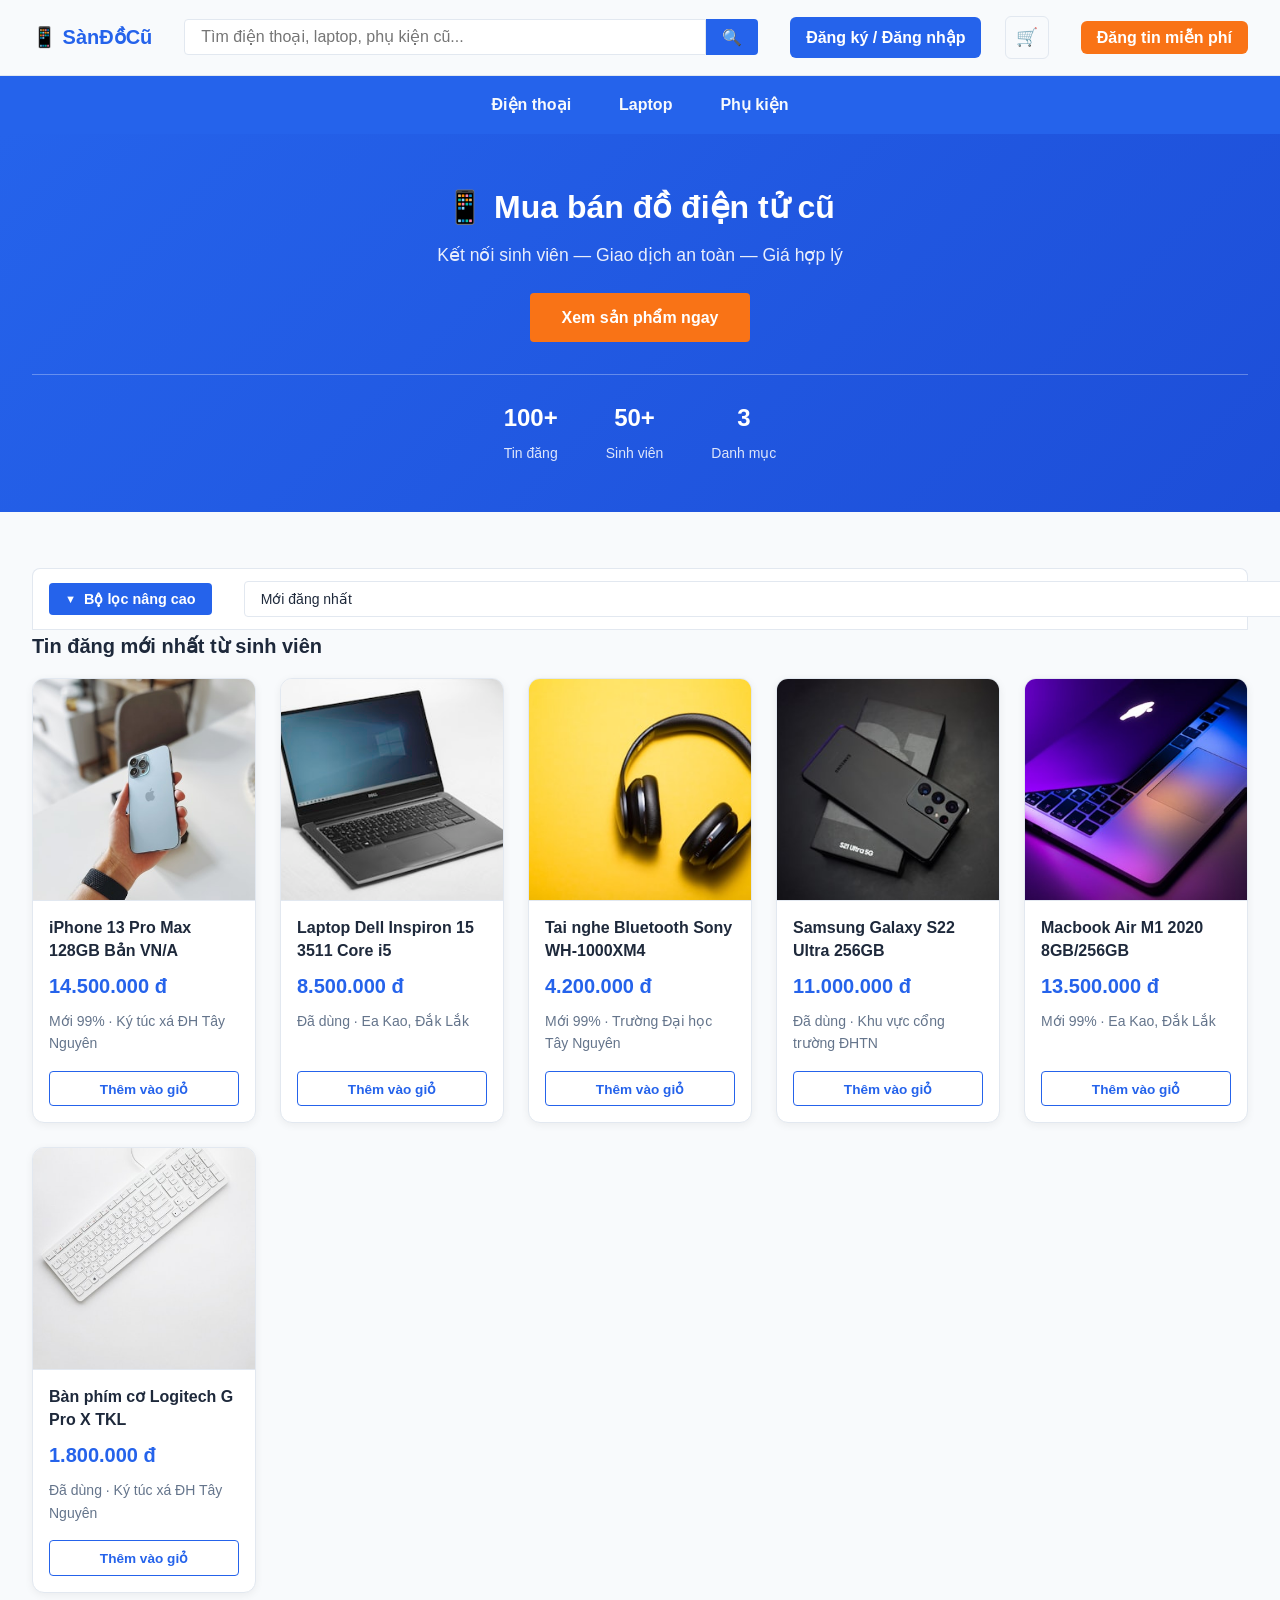
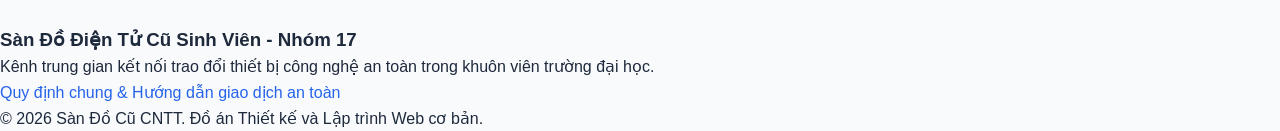
==== commit e6f78579: "update code" ====
--- a/index.html
+++ b/index.html
@@ -3,6 +3,10 @@
   <head>
     <meta charset="UTF-8" />
     <meta name="viewport" content="width=device-width, initial-scale=1.0" />
+    <meta
+      name="description"
+      content="Sàn giao dịch đồ điện tử cũ sinh viên - Mua bán điện thoại, laptop, phụ kiện cũ giá rẻ an toàn"
+    />
     <title>Sàn Giao Dịch Đồ Điện Tử Cũ Sinh Viên - Trang Chủ</title>
     <link rel="stylesheet" href="css/base.css" />
     <link rel="stylesheet" href="css/index.css" />
@@ -21,7 +25,11 @@
             class="header__search-input u-focus"
             placeholder="Tìm điện thoại, laptop, phụ kiện cũ..."
           />
-          <button type="submit" class="header__search-btn u-hover" aria-label="Tìm kiếm nhanh">
+          <button
+            type="submit"
+            class="header__search-btn u-hover"
+            aria-label="Tìm kiếm nhanh"
+          >
             🔍
           </button>
         </form>
@@ -29,11 +37,18 @@
 
       <div class="header__actions">
         <a href="#" class="header__action-link u-hover">Đăng ký / Đăng nhập</a>
-        <a href="#" class="header__cart-icon u-hover" aria-label="Xem giỏ hàng cá nhân">🛒</a>
+        <a
+          href="#"
+          class="header__cart-icon u-hover"
+          aria-label="Xem giỏ hàng cá nhân"
+          >🛒</a
+        >
       </div>
 
       <div class="header__cta">
-        <a href="pages/dang_tin.html" class="header__btn-post btn btn-secondary u-hover u-active">Đăng tin miễn phí</a>
+        <a href="pages/dang_tin.html" class="header__btn-post u-active"
+          >Đăng tin miễn phí</a
+        >
       </div>
     </header>
 
@@ -41,41 +56,53 @@
     <nav class="navigation" aria-label="Danh mục thiết bị công nghệ">
       <ul class="navigation__list navigation__list--level-1">
         <li class="navigation__item navigation__item--has-dropdown">
-          <a href="#productGrid" class="navigation__link" data-filter-cat="">Điện thoại</a>
+          <a href="index.html" class="navigation__link">Điện thoại</a>
           <ul class="navigation__list navigation__list--level-2">
             <li class="navigation__item">
-              <a href="#productGrid" class="navigation__link nav-filter" data-filter-cat="iphone">iPhone</a>
-            </li>
-            <li class="navigation__item">
-              <a href="#productGrid" class="navigation__link nav-filter" data-filter-cat="samsung">Samsung</a>
-            </li>
-            <li class="navigation__item">
-              <a href="#productGrid" class="navigation__link nav-filter" data-filter-cat="xiaomi">Xiaomi</a>
+              <a href="index.html?cat=iphone" class="navigation__link"
+                >iPhone</a
+              >
+            </li>
+            <li class="navigation__item">
+              <a href="index.html?cat=samsung" class="navigation__link"
+                >Samsung</a
+              >
+            </li>
+            <li class="navigation__item">
+              <a href="index.html?cat=xiaomi" class="navigation__link"
+                >Xiaomi</a
+              >
             </li>
           </ul>
         </li>
         <li class="navigation__item navigation__item--has-dropdown">
-          <a href="#productGrid" class="navigation__link" data-filter-cat="">Laptop</a>
+          <a href="index.html" class="navigation__link">Laptop</a>
           <ul class="navigation__list navigation__list--level-2">
             <li class="navigation__item">
-              <a href="#productGrid" class="navigation__link nav-filter" data-filter-cat="dell">Dell</a>
-            </li>
-            <li class="navigation__item">
-              <a href="#productGrid" class="navigation__link nav-filter" data-filter-cat="macbook">Macbook</a>
-            </li>
-            <li class="navigation__item">
-              <a href="#productGrid" class="navigation__link nav-filter" data-filter-cat="asus">Asus</a>
+              <a href="index.html?cat=dell" class="navigation__link">Dell</a>
+            </li>
+            <li class="navigation__item">
+              <a href="index.html?cat=macbook" class="navigation__link"
+                >Macbook</a
+              >
+            </li>
+            <li class="navigation__item">
+              <a href="index.html?cat=asus" class="navigation__link">Asus</a>
             </li>
           </ul>
         </li>
         <li class="navigation__item navigation__item--has-dropdown">
-          <a href="#productGrid" class="navigation__link" data-filter-cat="">Phụ kiện</a>
+          <a href="index.html" class="navigation__link">Phụ kiện</a>
           <ul class="navigation__list navigation__list--level-2">
             <li class="navigation__item">
-              <a href="#productGrid" class="navigation__link nav-filter" data-filter-cat="tai-nghe">Tai nghe</a>
-            </li>
-            <li class="navigation__item">
-              <a href="#productGrid" class="navigation__link nav-filter" data-filter-cat="chuot-ban-phim">Chuột &amp; Bàn phím</a>
+              <a href="index.html?cat=tai-nghe" class="navigation__link"
+                >Tai nghe</a
+              >
+            </li>
+            <li class="navigation__item">
+              <a href="index.html?cat=chuot-ban-phim" class="navigation__link"
+                >Chuột & Bàn phím</a
+              >
             </li>
           </ul>
         </li>
@@ -83,104 +110,123 @@
     </nav>
 
     <!-- HERO BANNER -->
-    <section class="hero-slideshow" aria-label="Banner">
-      <div class="hero-banner">
-        <h2>📱 Mua bán đồ điện tử cũ</h2>
-        <p>Kết nối sinh viên — Giao dịch an toàn — Giá hợp lý</p>
-        <a href="#productGrid" class="hero-banner__btn">Xem sản phẩm ngay</a>
-        <div class="hero-banner__stats">
-          <div class="hero-banner__stat">
-            <strong>100+</strong>
-            <span>Tin đăng</span>
-          </div>
-          <div class="hero-banner__stat">
-            <strong>50+</strong>
-            <span>Sinh viên</span>
-          </div>
-          <div class="hero-banner__stat">
-            <strong>3</strong>
-            <span>Danh mục</span>
-          </div>
+    <section class="hero-banner">
+      <h2>📱 Mua bán đồ điện tử cũ</h2>
+      <p>Kết nối sinh viên — Giao dịch an toàn — Giá hợp lý</p>
+      <a href="#productGrid" class="hero-banner__btn">Xem sản phẩm ngay</a>
+      <div class="hero-banner__stats">
+        <div class="hero-banner__stat">
+          <strong>100+</strong>
+          <span>Tin đăng</span>
+        </div>
+        <div class="hero-banner__stat">
+          <strong>50+</strong>
+          <span>Sinh viên</span>
+        </div>
+        <div class="hero-banner__stat">
+          <strong>3</strong>
+          <span>Danh mục</span>
         </div>
       </div>
     </section>
 
     <!-- MAIN LAYOUT -->
     <main class="main-layout">
-
-      <!-- BỘ LỌC NÂNG CAO -->
-      <div class="filter-bar" id="filterBar">
-        <button class="filter-bar__toggle" id="filterToggle" aria-expanded="false" aria-controls="filterPanel">
-          🔧 Bộ lọc nâng cao
-          <span class="filter-bar__arrow" aria-hidden="true">▼</span>
+      <!-- THANH BỘ LỌC -->
+      <div class="filter-bar">
+        <button class="filter-bar__toggle" id="filterToggle" type="button">
+          <span class="filter-bar__toggle-icon">▼</span>
+          Bộ lọc nâng cao
         </button>
-        <div class="filter-bar__panel" id="filterPanel" role="region" aria-label="Bộ lọc sản phẩm">
-          <div class="filter-bar__form">
-
-            <div class="filter-bar__group">
-              <label class="filter-bar__label" for="filterCategory">Danh mục</label>
-              <select class="filter-bar__control" id="filterCategory">
-                <option value="">-- Tất cả --</option>
+        <span class="result-count" id="resultCount"></span>
+        <select class="filter-bar__sort filter-panel__control" id="filterSort">
+          <option value="newest">Mới đăng nhất</option>
+          <option value="price-asc">Giá tăng dần</option>
+          <option value="price-desc">Giá giảm dần</option>
+        </select>
+      </div>
+
+      <!-- PANEL BỘ LỌC (trượt xuống khi bấm) -->
+      <div class="filter-panel" id="filterPanel">
+        <form id="filterForm" class="filter-panel__form">
+          <div class="filter-panel__grid">
+            <div class="filter-panel__group">
+              <label class="filter-panel__label" for="searchKeyword"
+                >Từ khóa</label
+              >
+              <input
+                type="search"
+                class="filter-panel__control"
+                id="searchKeyword"
+                placeholder="VD: iPhone, Dell, tai nghe..."
+              />
+            </div>
+            <div class="filter-panel__group">
+              <label class="filter-panel__label" for="filterCategory"
+                >Danh mục</label
+              >
+              <select class="filter-panel__control" id="filterCategory">
+                <option value="">Tất cả danh mục</option>
                 <option value="iphone">iPhone</option>
                 <option value="samsung">Samsung</option>
                 <option value="xiaomi">Xiaomi</option>
-                <option value="dell">Laptop Dell</option>
+                <option value="dell">Dell</option>
                 <option value="macbook">Macbook</option>
                 <option value="asus">Asus</option>
                 <option value="tai-nghe">Tai nghe</option>
                 <option value="chuot-ban-phim">Chuột &amp; Bàn phím</option>
               </select>
             </div>
-
-            <div class="filter-bar__group">
-              <label class="filter-bar__label" for="filterCondition">Tình trạng</label>
-              <select class="filter-bar__control" id="filterCondition">
-                <option value="all">-- Tất cả --</option>
+            <div class="filter-panel__group">
+              <label class="filter-panel__label">Khoảng giá (VNĐ)</label>
+              <div class="filter-panel__price-range">
+                <input
+                  type="number"
+                  class="filter-panel__control"
+                  id="filterPriceMin"
+                  placeholder="Từ"
+                />
+                <span>—</span>
+                <input
+                  type="number"
+                  class="filter-panel__control"
+                  id="filterPriceMax"
+                  placeholder="Đến"
+                />
+              </div>
+            </div>
+            <div class="filter-panel__group">
+              <label class="filter-panel__label" for="filterCondition"
+                >Tình trạng</label
+              >
+              <select class="filter-panel__control" id="filterCondition">
+                <option value="all">Tất cả</option>
                 <option value="likenew">Mới 99% (Like New)</option>
-                <option value="used">Cũ (Đã sử dụng)</option>
+                <option value="used">Đã qua sử dụng</option>
               </select>
             </div>
-
-            <div class="filter-bar__group">
-              <label class="filter-bar__label" for="filterLocation">Khu vực</label>
-              <select class="filter-bar__control" id="filterLocation">
-                <option value="">-- Tất cả --</option>
-                <option value="ktx">Ký túc xá</option>
-                <option value="gan-truong">Gần trường</option>
-              </select>
-            </div>
-
-            <div class="filter-bar__group">
-              <label class="filter-bar__label">Khoảng giá (VND)</label>
-              <div class="filter-bar__price-range">
-                <input type="number" class="filter-bar__control" id="filterMinPrice" placeholder="Từ" min="0" step="500000">
-                <span>—</span>
-                <input type="number" class="filter-bar__control" id="filterMaxPrice" placeholder="Đến" min="0" step="500000">
-              </div>
-            </div>
-
-            <div class="filter-bar__group">
-              <label class="filter-bar__label" for="filterSort">Sắp xếp theo</label>
-              <select class="filter-bar__control" id="filterSort">
-                <option value="newest">Mới nhất</option>
-                <option value="price-asc">Giá tăng dần</option>
-                <option value="price-desc">Giá giảm dần</option>
-              </select>
-            </div>
-
-            <div class="filter-bar__actions">
-              <button class="filter-bar__btn-reset" id="filterReset" type="button">↺ Đặt lại</button>
-              <button class="filter-bar__btn-apply" id="filterApply" type="button">🔍 Áp dụng</button>
-            </div>
-
           </div>
-        </div>
-      </div>
-      <!-- /BỘ LỌC NÂNG CAO -->
-
+          <div class="filter-panel__actions">
+            <button
+              type="submit"
+              class="filter-panel__btn-apply btn u-hover u-active"
+            >
+              Áp dụng
+            </button>
+            <button
+              type="reset"
+              class="filter-panel__btn-reset btn u-hover"
+              id="btnReset"
+            >
+              Xóa bộ lọc
+            </button>
+          </div>
+        </form>
+      </div>
+
+      <!-- DANH SÁCH SẢN PHẨM -->
       <section class="product-showroom">
         <h2 class="product-showroom__title">Tin đăng mới nhất từ sinh viên</h2>
-        <p class="product-showroom__count" id="productCount"></p>
         <div class="product-showroom__grid" id="productGrid"></div>
       </section>
     </main>
@@ -190,19 +236,25 @@
       <div class="main-footer__content">
         <div class="main-footer__info">
           <h3>Sàn Đồ Điện Tử Cũ Sinh Viên - Nhóm 17</h3>
-          <p>Kênh trung gian kết nối trao đổi thiết bị công nghệ an toàn trong khuôn viên trường đại học.</p>
+          <p>
+            Kênh trung gian kết nối trao đổi thiết bị công nghệ an toàn trong
+            khuôn viên trường đại học.
+          </p>
         </div>
         <div class="main-footer__links">
-          <a href="#" class="main-footer__link u-hover">Quy định chung & Hướng dẫn giao dịch an toàn</a>
+          <a href="#" class="main-footer__link u-hover"
+            >Quy định chung & Hướng dẫn giao dịch an toàn</a
+          >
         </div>
       </div>
       <div class="main-footer__copyright">
-        <p>&copy; 2026 Sàn Đồ Cũ CNTT. Đồ án Thiết kế và Lập trình Web cơ bản.</p>
+        <p>
+          &copy; 2026 Sàn Đồ Cũ CNTT. Đồ án Thiết kế và Lập trình Web cơ bản.
+        </p>
       </div>
     </footer>
 
     <script src="js/data.js"></script>
-    <script src="js/cart.js"></script>
     <script src="js/main.js"></script>
   </body>
 </html>
--- a/css/base.css
+++ b/css/base.css
@@ -8,7 +8,6 @@
   --color-border: #e2e8f0;
   --color-text-main: #1e293b;
   --color-text-sub: #64748b;
-  --color-footer: #0f172a;
 
   --transition-speed: 0.3s;
   --focus-ring: 0 0 0 3px rgba(37, 99, 235, 0.2);
--- a/css/index.css
+++ b/css/index.css
@@ -1,6 +1,4 @@
-/* ==========================================================================
-   KHỐI 1: HEADER LAYOUT
-   ========================================================================== */
+/* KHỐI 1: HEADER */
 .header {
   display: flex;
   align-items: center;
@@ -11,7 +9,9 @@
   border-bottom: 1px solid var(--color-border);
 }
 
-.header__logo {
+/* Gộp 2 element cùng chỉ có flex-shrink: 0 */
+.header__logo,
+.header__cta {
   flex-shrink: 0;
 }
 
@@ -21,12 +21,6 @@
   color: var(--color-primary);
   text-decoration: none;
   white-space: nowrap;
-}
-
-.header__logo-img {
-  height: 40px;
-  width: auto;
-  display: block;
 }
 
 .header__search {
@@ -65,25 +59,27 @@
   flex-shrink: 0;
 }
 
-.header__cta {
-  flex-shrink: 0;
+.header__action-link,
+.header__btn-post {
+  padding: 0.5rem 1rem;
+  border-radius: 6px;
+  font-weight: bold;
+  color: white !important;
+  text-decoration: none;
+  transition: filter var(--transition-speed) ease;
 }
 
 .header__action-link {
   background-color: var(--color-primary);
-  color: white !important;
-  padding: 0.5rem 1rem;
-  border-radius: 6px;
-  font-weight: bold;
-  transition: filter var(--transition-speed) ease;
 }
 
 .header__action-link:hover {
-  filter: brightness(0.9);
   text-decoration: none;
 }
 
+/* position: relative gộp vào đây (trước bị khai báo lần 2 ở KHỐI 9) */
 .header__cart-icon {
+  position: relative;
   background-color: var(--color-background);
   border: 1px solid var(--color-border);
   padding: 0.4rem 0.6rem;
@@ -97,9 +93,16 @@
   background-color: white;
 }
 
-/* ==========================================================================
-   KHỐI 2: NAVIGATION LAYOUT (Menu 2 cấp)
-   ========================================================================== */
+.header__btn-post {
+  background-color: var(--color-secondary);
+}
+
+.header__btn-post:hover {
+  filter: brightness(0.9);
+  text-decoration: none;
+}
+
+/* KHỐI 2: NAVIGATION (Menu 2 cấp) */
 .navigation {
   background-color: var(--color-primary);
 }
@@ -134,7 +137,6 @@
   border: 1px solid var(--color-border);
   box-shadow: var(--shadow-hover);
   z-index: 100;
-
   opacity: 0;
   visibility: hidden;
   pointer-events: none;
@@ -156,8 +158,13 @@
 }
 
 .navigation__list--level-2 .navigation__link:hover {
-  background-color: var(--color-background);
+  background-color: #eef2ff;
   color: var(--color-primary);
+}
+
+.navigation__item:last-child .navigation__list--level-2 {
+  left: auto;
+  right: 0;
 }
 
 .navigation__item--has-dropdown:hover .navigation__list--level-2 {
@@ -167,9 +174,7 @@
   transform: translateY(0);
 }
 
-/* ==========================================================================
-   KHỐI 3: HERO BANNER
-   ========================================================================== */
+/* KHỐI 3: HERO BANNER */
 .hero-banner {
   background: linear-gradient(135deg, var(--color-primary), #1d4ed8);
   color: white;
@@ -229,9 +234,7 @@
   opacity: 0.85;
 }
 
-/* ==========================================================================
-   KHỐI 4: MAIN LAYOUT (1 Cột)
-   ========================================================================== */
+/* KHỐI 4: MAIN LAYOUT & PRODUCT SHOWROOM */
 .main-layout {
   padding: 2rem;
   max-width: 1440px;
@@ -250,9 +253,19 @@
   gap: 1.5rem;
 }
 
-/* ==========================================================================
-   KHỐI 5: PRODUCT CARD
-   ========================================================================== */
+.product-showroom__empty {
+  grid-column: 1 / -1;
+  text-align: center;
+  padding: 3rem 1rem;
+  color: var(--color-text-sub);
+}
+
+.product-showroom__empty-title {
+  font-size: 1.1rem;
+  margin-bottom: 0.5rem;
+}
+
+/* KHỐI 5: PRODUCT CARD */
 .product-card {
   display: flex;
   flex-direction: column;
@@ -300,43 +313,70 @@
   text-decoration: none;
 }
 
+.product-price,
+.product-meta {
+  margin: 0;
+}
+
 .product-price {
   font-size: 1.25rem;
   font-weight: bold;
   color: var(--color-primary);
-  margin: 0;
 }
 
 .product-meta {
   font-size: 0.875rem;
   color: var(--color-text-sub);
-  margin: 0;
-}
-
-.product-showroom__empty {
-  grid-column: 1 / -1;
-  text-align: center;
-  padding: 3rem 1rem;
-  color: var(--color-text-sub);
-}
-
-.product-showroom__empty-title {
-  font-size: 1.1rem;
-  margin-bottom: 0.5rem;
-}
-
-
-/* ==========================================================================
-   KHỐI 7: SHARED FORM & BUTTON COMPONENTS
-   ========================================================================== */
-.form-control {
-  padding: 0.5rem 0.75rem;
-  border: 1px solid var(--color-border);
+}
+
+.product-card__footer {
+  padding: 0 1rem 1rem;
+  margin-top: auto;
+}
+
+.btn-add-cart {
+  width: 100%;
+  padding: 0.55rem 0;
+  background-color: white;
+  color: var(--color-primary);
+  border: 1.5px solid var(--color-primary);
   border-radius: 4px;
-  font-size: 1rem;
-  width: 100%;
-}
-
+  font-size: 0.85rem;
+  font-weight: bold;
+  cursor: pointer;
+  transition: all var(--transition-speed) ease;
+}
+
+.btn-add-cart:hover {
+  background-color: var(--color-primary);
+  color: white;
+}
+
+.btn-add-cart.added {
+  background-color: #16a34a;
+  border-color: #16a34a;
+  color: white;
+}
+
+.cart-badge {
+  position: absolute;
+  top: -6px;
+  right: -6px;
+  background-color: var(--color-secondary);
+  color: white;
+  font-size: 0.65rem;
+  font-weight: bold;
+  min-width: 18px;
+  height: 18px;
+  border-radius: 999px;
+  display: flex;
+  align-items: center;
+  justify-content: center;
+  padding: 0 4px;
+  line-height: 1;
+}
+
+/* KHỐI 6: BUTTONS */
 .btn {
   padding: 0.6rem 1.25rem;
   border-radius: 4px;
@@ -346,161 +386,131 @@
   border: none;
 }
 
-.btn-primary {
+/* Gộp chung property giống nhau của 2 nút primary */
+.filter-bar__toggle,
+.filter-panel__btn-apply {
   background-color: var(--color-primary);
   color: white;
-  width: 100%;
-}
-
-.btn-primary:hover {
+  border: none;
+  border-radius: 4px;
+  font-size: 0.9rem;
+  font-weight: bold;
+  cursor: pointer;
+}
+
+.filter-bar__toggle {
+  display: flex;
+  align-items: center;
+  gap: 0.5rem;
+  padding: 0.5rem 1rem;
+  white-space: nowrap;
+  transition: filter var(--transition-speed) ease;
+}
+
+.filter-bar__toggle:hover {
   filter: brightness(0.9);
 }
 
-/* ==========================================================================
-   RESPONSIVE TRANG CHỦ
-   ========================================================================== */
-@media (max-width: 768px) {
-  .header {
-    flex-wrap: wrap;
-    gap: 0.75rem;
-    padding: 0.75rem 1rem;
-  }
-
-  .header__search {
-    order: 3;
-    width: 100%;
-    max-width: 100%;
-  }
-
-  .header__actions {
-    gap: 1rem;
-  }
-
-  .navigation__list--level-1 {
-    overflow-x: auto;
-    justify-content: flex-start;
-    padding: 0 1rem;
-  }
-
-  .main-layout {
-    padding: 1rem;
-  }
-
-  .product-showroom__grid {
-    grid-template-columns: repeat(2, 1fr);
-    gap: 1rem;
-  }
-
-  .hero-banner__stats {
-    gap: 1.5rem;
-  }
-
-  .hero-banner__stat strong {
-    font-size: 1.25rem;
-  }
-}
-
-@media (max-width: 480px) {
-  .header__logo-text {
-    font-size: 1rem;
-  }
-
-  .hero-banner h2 {
-    font-size: 1.5rem;
-  }
-
-  .product-showroom__grid {
-    grid-template-columns: repeat(2, 1fr);
-    gap: 0.75rem;
-  }
-
-  .product-card__content {
-    padding: 0.75rem;
-  }
-
-  .product-card__title {
-    font-size: 0.85rem;
-  }
-
-  .product-price {
-    font-size: 1rem;
-  }
-}
-
-/* ==========================================================================
-   KHỐI 8: FILTER BAR (Component dùng chung cho tất cả trang)
-   ========================================================================== */
+.filter-bar__toggle-icon {
+  display: inline-block;
+  font-size: 0.7rem;
+  transition: transform 0.3s ease;
+}
+
+.filter-bar__toggle.is-open .filter-bar__toggle-icon {
+  transform: rotate(180deg);
+}
+
+.filter-panel__btn-apply {
+  padding: 0.6rem 1.5rem;
+}
+
+/* .filter-panel__btn-apply:hover đã có .u-hover trong HTML — không cần định nghĩa thêm */
+
+.filter-panel__btn-reset {
+  padding: 0.6rem 1.25rem;
+  background-color: white;
+  color: var(--color-primary);
+  border: 1px solid var(--color-primary);
+  border-radius: 4px;
+  font-size: 0.9rem;
+  cursor: pointer;
+  transition: all var(--transition-speed) ease;
+}
+
+.filter-panel__btn-reset:hover {
+  background-color: var(--color-primary);
+  color: white;
+}
+
+/* KHỐI 7: FILTER BAR & PANEL */
 .filter-bar {
+  display: flex;
+  align-items: center;
+  gap: 1rem;
+  padding: 0.75rem 1rem;
   background-color: white;
   border: 1px solid var(--color-border);
-  border-radius: 8px;
+  border-radius: 8px 8px 0 0;
+  border-bottom: none;
+  margin-top: 1.5rem;
+}
+
+.filter-bar__sort {
+  width: auto;
+  min-width: 160px;
+  flex-shrink: 0;
+}
+
+.result-count {
+  flex: 1;
+  font-size: 0.875rem;
+  color: var(--color-text-sub);
+  white-space: nowrap;
   overflow: hidden;
-  margin-bottom: 1.5rem;
-}
-
-.filter-bar__toggle {
-  display: flex;
-  align-items: center;
-  gap: 0.5rem;
-  width: 100%;
-  padding: 0.875rem 1.25rem;
-  background: none;
-  border: none;
-  font-size: 0.95rem;
-  font-weight: bold;
-  color: var(--color-text-main);
-  cursor: pointer;
-  text-align: left;
-  transition: background-color var(--transition-speed) ease;
-}
-
-.filter-bar__toggle:hover {
-  background-color: var(--color-background);
-}
-
-.filter-bar__arrow {
-  margin-left: auto;
-  font-size: 0.75rem;
-  transition: transform var(--transition-speed) ease;
-  color: var(--color-text-sub);
-}
-
-.filter-bar--open .filter-bar__arrow {
-  transform: rotate(180deg);
-}
-
-/* Panel trượt xuống */
-.filter-bar__panel {
+  text-overflow: ellipsis;
+}
+
+.filter-panel {
+  background-color: white;
+  border: 1px solid var(--color-border);
+  border-top: none;
+  border-radius: 0 0 8px 8px;
+  overflow: hidden;
   max-height: 0;
-  overflow: hidden;
   transition: max-height 0.35s ease;
 }
 
-.filter-bar--open .filter-bar__panel {
-  max-height: 800px;
-}
-
-.filter-bar__form {
+.filter-panel.is-open {
+  max-height: 400px;
+}
+
+.filter-panel__form {
+  padding: 1.25rem 1.5rem;
+  display: flex;
+  flex-direction: column;
+  gap: 1rem;
+}
+
+.filter-panel__grid {
   display: grid;
-  grid-template-columns: repeat(auto-fill, minmax(180px, 1fr));
+  grid-template-columns: repeat(4, 1fr);
   gap: 1rem;
-  padding: 1.25rem;
-  border-top: 1px solid var(--color-border);
-}
-
-.filter-bar__group {
+}
+
+.filter-panel__group {
   display: flex;
   flex-direction: column;
   gap: 0.35rem;
 }
 
-.filter-bar__label {
-  font-size: 0.78rem;
+.filter-panel__label {
+  font-size: 0.8rem;
   font-weight: bold;
   color: var(--color-text-sub);
 }
 
-.filter-bar__control {
+.filter-panel__control {
   padding: 0.5rem 0.75rem;
   border: 1px solid var(--color-border);
   border-radius: 4px;
@@ -510,179 +520,122 @@
   color: var(--color-text-main);
 }
 
-.filter-bar__control:focus {
+.filter-panel__control:focus {
   outline: none;
   border-color: var(--color-primary);
   box-shadow: var(--focus-ring);
 }
 
-.filter-bar__price-range {
+.filter-panel__price-range {
   display: flex;
   align-items: center;
-  gap: 0.4rem;
-}
-
-.filter-bar__price-range .filter-bar__control {
+  gap: 0.5rem;
+}
+
+.filter-panel__price-range .filter-panel__control {
   flex: 1;
 }
 
-.filter-bar__price-range span {
+.filter-panel__price-range span {
   color: var(--color-text-sub);
   flex-shrink: 0;
-  font-size: 0.8rem;
-}
-
-/* Nút actions chiếm full width cuối form */
-.filter-bar__actions {
-  grid-column: 1 / -1;
+}
+
+.filter-panel__actions {
   display: flex;
   gap: 0.75rem;
-  justify-content: flex-end;
   padding-top: 0.5rem;
   border-top: 1px solid var(--color-border);
 }
 
-.filter-bar__btn-apply {
-  padding: 0.6rem 1.5rem;
-  background-color: var(--color-primary);
-  color: white;
-  border: none;
-  border-radius: 4px;
-  font-size: 0.9rem;
-  font-weight: bold;
-  cursor: pointer;
-}
-
-.filter-bar__btn-apply:hover {
-  filter: brightness(0.9);
-}
-
-.filter-bar__btn-reset {
-  padding: 0.6rem 1.25rem;
-  background-color: white;
-  color: var(--color-primary);
-  border: 1px solid var(--color-primary);
-  border-radius: 4px;
-  font-size: 0.9rem;
-  cursor: pointer;
-}
-
-.filter-bar__btn-reset:hover {
-  background-color: var(--color-primary);
-  color: white;
-  transition: all var(--transition-speed) ease;
+/* RESPONSIVE */
+@media (max-width: 1024px) {
+  .filter-panel__grid {
+    grid-template-columns: repeat(2, 1fr);
+  }
 }
 
 @media (max-width: 768px) {
-  .filter-bar__form {
+  .header {
+    flex-wrap: wrap;
+    gap: 0.75rem;
+    padding: 0.75rem 1rem;
+  }
+
+  .header__search {
+    order: 3;
+    width: 100%;
+    max-width: 100%;
+  }
+
+  .header__actions {
+    gap: 1rem;
+  }
+
+  .navigation__list--level-1 {
+    overflow-x: auto;
+    justify-content: flex-start;
+    padding: 0 1rem;
+  }
+
+  .main-layout {
+    padding: 1rem;
+  }
+
+  .product-showroom__grid {
+    grid-template-columns: repeat(2, 1fr);
+    gap: 1rem;
+  }
+
+  .hero-banner__stats {
+    gap: 1.5rem;
+  }
+
+  .hero-banner__stat strong {
+    font-size: 1.25rem;
+  }
+
+  .filter-bar {
+    flex-wrap: wrap;
+  }
+
+  .filter-bar__sort {
+    width: 100%;
+    order: 3;
+  }
+
+  .filter-panel__grid {
     grid-template-columns: 1fr 1fr;
-    padding: 1rem;
-  }
-
-  .filter-bar__control {
-    font-size: 16px; /* Tránh zoom tự động trên iOS */
   }
 }
 
 @media (max-width: 480px) {
-  .filter-bar__form {
+  .header__logo-text {
+    font-size: 1rem;
+  }
+
+  .hero-banner h2 {
+    font-size: 1.5rem;
+  }
+
+  .product-showroom__grid {
+    grid-template-columns: repeat(2, 1fr);
+    gap: 0.75rem;
+  }
+
+  .product-card__content {
+    padding: 0.75rem;
+  }
+
+  .product-card__title {
+    font-size: 0.85rem;
+  }
+
+  .product-price {
+    font-size: 1rem;
+  }
+
+  .filter-panel__grid {
     grid-template-columns: 1fr;
   }
-
-  .filter-bar__actions {
-    flex-direction: column;
-  }
-}
-
-/* ==========================================================================
-   KHỐI 9: NÚT THÊM VÀO GIỎ HÀNG
-   ========================================================================== */
-.product-card__btn-cart,
-.btn-cart {
-  display: flex;
-  align-items: center;
-  justify-content: center;
-  gap: 0.35rem;
-  width: 100%;
-  padding: 0.55rem 1rem;
-  margin-top: 0.25rem;
-  background-color: var(--color-secondary);
-  color: white;
-  border: none;
-  border-radius: 6px;
-  font-size: 0.875rem;
-  font-weight: bold;
-  cursor: pointer;
-  transition: filter var(--transition-speed) ease, transform 0.1s ease;
-}
-
-.btn-cart:hover:not(:disabled) {
-  filter: brightness(0.9);
-}
-
-.btn-cart--added {
-  background-color: #16a34a !important;
-  cursor: default;
-}
-
-/* ==========================================================================
-   KHỐI 10: BADGE GIỎ HÀNG TRÊN HEADER
-   ========================================================================== */
-.header__cart-wrapper {
-  position: relative;
-  display: inline-flex;
-}
-
-.header__cart-badge {
-  display: none;
-  position: absolute;
-  top: -6px;
-  right: -6px;
-  min-width: 18px;
-  height: 18px;
-  padding: 0 4px;
-  background-color: #ef4444;
-  color: white;
-  font-size: 0.7rem;
-  font-weight: bold;
-  border-radius: 999px;
-  align-items: center;
-  justify-content: center;
-  line-height: 1;
-  pointer-events: none;
-}
-
-/* ==========================================================================
-   KHỐI 11: TOAST THÔNG BÁO
-   ========================================================================== */
-.cart-toast {
-  padding: 0.75rem 1.25rem;
-  border-radius: 8px;
-  font-size: 0.9rem;
-  font-weight: 500;
-  color: white;
-  background-color: #16a34a;
-  box-shadow: 0 4px 12px rgba(0,0,0,0.15);
-  opacity: 0;
-  transform: translateY(12px);
-  transition: opacity 0.25s ease, transform 0.25s ease;
-  max-width: 300px;
-}
-
-.cart-toast--warning {
-  background-color: #d97706;
-}
-
-.cart-toast--show {
-  opacity: 1;
-  transform: translateY(0);
-}
-
-/* ==========================================================================
-   KHỐI 12: ĐẾM SỐ LƯỢNG KẾT QUẢ
-   ========================================================================== */
-.product-showroom__count {
-  font-size: 0.875rem;
-  color: var(--color-text-sub);
-  margin-bottom: 0.75rem;
-}
+}
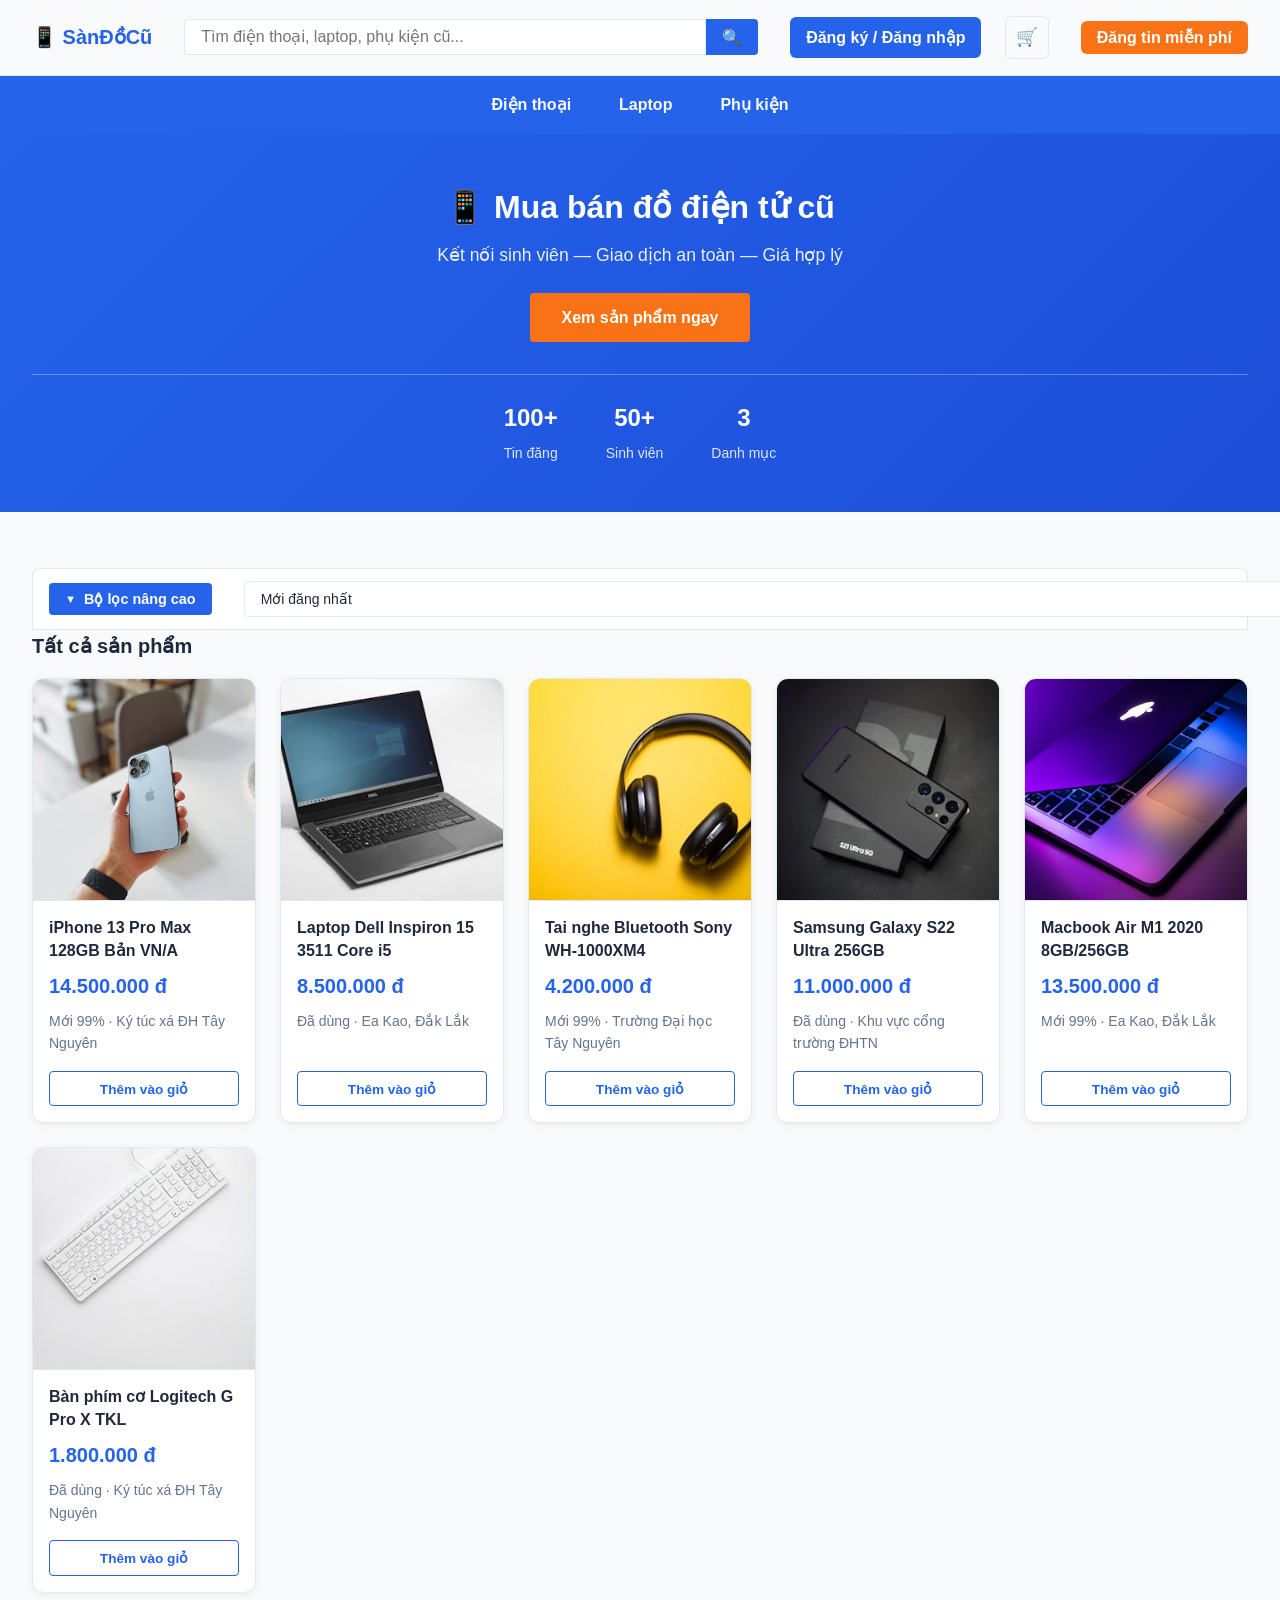
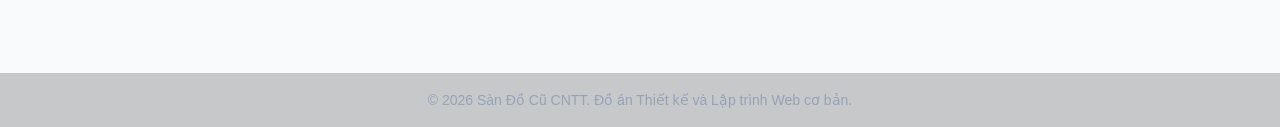
==== commit 42c87796: "update code" ====
--- a/index.html
+++ b/index.html
@@ -226,27 +226,13 @@
 
       <!-- DANH SÁCH SẢN PHẨM -->
       <section class="product-showroom">
-        <h2 class="product-showroom__title">Tin đăng mới nhất từ sinh viên</h2>
+        <h2 class="product-showroom__title">Tất cả sản phẩm</h2>
         <div class="product-showroom__grid" id="productGrid"></div>
       </section>
     </main>
 
     <!-- FOOTER -->
     <footer class="main-footer">
-      <div class="main-footer__content">
-        <div class="main-footer__info">
-          <h3>Sàn Đồ Điện Tử Cũ Sinh Viên - Nhóm 17</h3>
-          <p>
-            Kênh trung gian kết nối trao đổi thiết bị công nghệ an toàn trong
-            khuôn viên trường đại học.
-          </p>
-        </div>
-        <div class="main-footer__links">
-          <a href="#" class="main-footer__link u-hover"
-            >Quy định chung & Hướng dẫn giao dịch an toàn</a
-          >
-        </div>
-      </div>
       <div class="main-footer__copyright">
         <p>
           &copy; 2026 Sàn Đồ Cũ CNTT. Đồ án Thiết kế và Lập trình Web cơ bản.
--- a/css/base.css
+++ b/css/base.css
@@ -8,6 +8,7 @@
   --color-border: #e2e8f0;
   --color-text-main: #1e293b;
   --color-text-sub: #64748b;
+  --color-success: #16a34a;
 
   --transition-speed: 0.3s;
   --focus-ring: 0 0 0 3px rgba(37, 99, 235, 0.2);
--- a/css/index.css
+++ b/css/index.css
@@ -1,4 +1,70 @@
-/* KHỐI 1: HEADER */
+/* ==========================================================================
+   KHỐI 1: SHARED COMPONENTS (Nút bấm, Badge, Các thành phần dùng chung)
+   ========================================================================== */
+.btn {
+  padding: 0.6rem 1.25rem;
+  border-radius: 4px;
+  font-size: 0.9rem;
+  font-weight: bold;
+  cursor: pointer;
+  border: none;
+}
+
+.btn-add-cart {
+  width: 100%;
+  padding: 0.55rem 0;
+  background-color: white;
+  color: var(--color-primary);
+  border: 1.5px solid var(--color-primary);
+  border-radius: 4px;
+  font-size: 0.85rem;
+  font-weight: bold;
+  cursor: pointer;
+  transition: all var(--transition-speed) ease;
+}
+
+.btn-add-cart:hover {
+  background-color: var(--color-primary);
+  color: white;
+}
+
+.btn-add-cart.added {
+  background-color: var(--color-success);
+  border-color: var(--color-success);
+  color: white;
+}
+
+.cart-badge {
+  position: absolute;
+  top: -6px;
+  right: -6px;
+  background-color: var(--color-secondary);
+  color: white;
+  font-size: 0.65rem;
+  font-weight: bold;
+  min-width: 18px;
+  height: 18px;
+  border-radius: 999px;
+  display: flex;
+  align-items: center;
+  justify-content: center;
+  padding: 0 4px;
+  line-height: 1;
+}
+
+/* ==========================================================================
+   KHỐI 2: LAYOUT FOUNDATION
+   ========================================================================== */
+.main-layout {
+  padding: 2rem;
+  max-width: 1440px;
+  margin: 0 auto;
+}
+
+/* ==========================================================================
+   KHỐI 3: HEADER & NAVIGATION
+   ========================================================================== */
+/* --- Header --- */
 .header {
   display: flex;
   align-items: center;
@@ -9,7 +75,6 @@
   border-bottom: 1px solid var(--color-border);
 }
 
-/* Gộp 2 element cùng chỉ có flex-shrink: 0 */
 .header__logo,
 .header__cta {
   flex-shrink: 0;
@@ -77,7 +142,6 @@
   text-decoration: none;
 }
 
-/* position: relative gộp vào đây (trước bị khai báo lần 2 ở KHỐI 9) */
 .header__cart-icon {
   position: relative;
   background-color: var(--color-background);
@@ -102,7 +166,7 @@
   text-decoration: none;
 }
 
-/* KHỐI 2: NAVIGATION (Menu 2 cấp) */
+/* --- Navigation (Menu 2 cấp) --- */
 .navigation {
   background-color: var(--color-primary);
 }
@@ -158,7 +222,7 @@
 }
 
 .navigation__list--level-2 .navigation__link:hover {
-  background-color: #eef2ff;
+  background-color: var(--color-background);
   color: var(--color-primary);
 }
 
@@ -174,7 +238,9 @@
   transform: translateY(0);
 }
 
-/* KHỐI 3: HERO BANNER */
+/* ==========================================================================
+   KHỐI 4: HERO BANNER
+   ========================================================================== */
 .hero-banner {
   background: linear-gradient(135deg, var(--color-primary), #1d4ed8);
   color: white;
@@ -234,13 +300,170 @@
   opacity: 0.85;
 }
 
-/* KHỐI 4: MAIN LAYOUT & PRODUCT SHOWROOM */
-.main-layout {
-  padding: 2rem;
-  max-width: 1440px;
-  margin: 0 auto;
-}
-
+/* ==========================================================================
+   KHỐI 5: FILTER BAR & PANEL
+   ========================================================================== */
+.filter-bar {
+  display: flex;
+  align-items: center;
+  gap: 1rem;
+  padding: 0.75rem 1rem;
+  background-color: white;
+  border: 1px solid var(--color-border);
+  border-radius: 8px 8px 0 0;
+  border-bottom: none;
+  margin-top: 1.5rem;
+}
+
+.filter-bar__sort {
+  width: auto;
+  min-width: 160px;
+  flex-shrink: 0;
+}
+
+.result-count {
+  flex: 1;
+  font-size: 0.875rem;
+  color: var(--color-text-sub);
+  white-space: nowrap;
+  overflow: hidden;
+  text-overflow: ellipsis;
+}
+
+.filter-bar__toggle,
+.filter-panel__btn-apply {
+  background-color: var(--color-primary);
+  color: white;
+  border: none;
+  border-radius: 4px;
+  font-size: 0.9rem;
+  font-weight: bold;
+  cursor: pointer;
+}
+
+.filter-bar__toggle {
+  display: flex;
+  align-items: center;
+  gap: 0.5rem;
+  padding: 0.5rem 1rem;
+  white-space: nowrap;
+  transition: filter var(--transition-speed) ease;
+}
+
+.filter-bar__toggle:hover {
+  filter: brightness(0.9);
+}
+
+.filter-bar__toggle-icon {
+  display: inline-block;
+  font-size: 0.7rem;
+  transition: transform 0.3s ease;
+}
+
+.filter-bar__toggle.is-open .filter-bar__toggle-icon {
+  transform: rotate(180deg);
+}
+
+.filter-panel {
+  background-color: white;
+  border: 1px solid var(--color-border);
+  border-top: none;
+  border-radius: 0 0 8px 8px;
+  overflow: hidden;
+  max-height: 0;
+  transition: max-height 0.35s ease;
+}
+
+.filter-panel.is-open {
+  max-height: 400px;
+}
+
+.filter-panel__form {
+  padding: 1.25rem 1.5rem;
+  display: flex;
+  flex-direction: column;
+  gap: 1rem;
+}
+
+.filter-panel__grid {
+  display: grid;
+  grid-template-columns: repeat(4, 1fr);
+  gap: 1rem;
+}
+
+.filter-panel__group {
+  display: flex;
+  flex-direction: column;
+  gap: 0.35rem;
+}
+
+.filter-panel__label {
+  font-size: 0.8rem;
+  font-weight: bold;
+  color: var(--color-text-sub);
+}
+
+.filter-panel__control {
+  padding: 0.5rem 0.75rem;
+  border: 1px solid var(--color-border);
+  border-radius: 4px;
+  font-size: 0.875rem;
+  width: 100%;
+  background-color: white;
+  color: var(--color-text-main);
+}
+
+.filter-panel__control:focus {
+  outline: none;
+  border-color: var(--color-primary);
+  box-shadow: var(--focus-ring);
+}
+
+.filter-panel__price-range {
+  display: flex;
+  align-items: center;
+  gap: 0.5rem;
+}
+
+.filter-panel__price-range .filter-panel__control {
+  flex: 1;
+}
+
+.filter-panel__price-range span {
+  color: var(--color-text-sub);
+  flex-shrink: 0;
+}
+
+.filter-panel__actions {
+  display: flex;
+  gap: 0.75rem;
+  padding-top: 0.5rem;
+  border-top: 1px solid var(--color-border);
+}
+
+.filter-panel__btn-apply {
+  padding: 0.6rem 1.5rem;
+}
+
+.filter-panel__btn-reset {
+  padding: 0.6rem 1.25rem;
+  background-color: white;
+  color: var(--color-primary);
+  border: 1px solid var(--color-primary);
+  border-radius: 4px;
+  font-size: 0.9rem;
+  cursor: pointer;
+  transition: all var(--transition-speed) ease;
+}
+
+.filter-panel__btn-reset:hover {
+  background-color: var(--color-primary);
+  color: white;
+}
+
+/* ==========================================================================
+   KHỐI 6: PRODUCT SHOWROOM & CARD
+   ========================================================================== */
 .product-showroom__title {
   font-size: 1.25rem;
   margin-bottom: 1rem;
@@ -265,7 +488,6 @@
   margin-bottom: 0.5rem;
 }
 
-/* KHỐI 5: PRODUCT CARD */
 .product-card {
   display: flex;
   flex-direction: column;
@@ -334,221 +556,49 @@
   margin-top: auto;
 }
 
-.btn-add-cart {
-  width: 100%;
-  padding: 0.55rem 0;
-  background-color: white;
-  color: var(--color-primary);
-  border: 1.5px solid var(--color-primary);
-  border-radius: 4px;
-  font-size: 0.85rem;
-  font-weight: bold;
-  cursor: pointer;
-  transition: all var(--transition-speed) ease;
-}
-
-.btn-add-cart:hover {
-  background-color: var(--color-primary);
-  color: white;
-}
-
-.btn-add-cart.added {
-  background-color: #16a34a;
-  border-color: #16a34a;
-  color: white;
-}
-
-.cart-badge {
-  position: absolute;
-  top: -6px;
-  right: -6px;
-  background-color: var(--color-secondary);
-  color: white;
-  font-size: 0.65rem;
-  font-weight: bold;
-  min-width: 18px;
-  height: 18px;
-  border-radius: 999px;
-  display: flex;
-  align-items: center;
-  justify-content: center;
-  padding: 0 4px;
-  line-height: 1;
-}
-
-/* KHỐI 6: BUTTONS */
-.btn {
-  padding: 0.6rem 1.25rem;
-  border-radius: 4px;
-  font-size: 0.9rem;
-  font-weight: bold;
-  cursor: pointer;
-  border: none;
-}
-
-/* Gộp chung property giống nhau của 2 nút primary */
-.filter-bar__toggle,
-.filter-panel__btn-apply {
-  background-color: var(--color-primary);
-  color: white;
-  border: none;
-  border-radius: 4px;
-  font-size: 0.9rem;
-  font-weight: bold;
-  cursor: pointer;
-}
-
-.filter-bar__toggle {
-  display: flex;
-  align-items: center;
-  gap: 0.5rem;
-  padding: 0.5rem 1rem;
-  white-space: nowrap;
-  transition: filter var(--transition-speed) ease;
-}
-
-.filter-bar__toggle:hover {
-  filter: brightness(0.9);
-}
-
-.filter-bar__toggle-icon {
-  display: inline-block;
-  font-size: 0.7rem;
-  transition: transform 0.3s ease;
-}
-
-.filter-bar__toggle.is-open .filter-bar__toggle-icon {
-  transform: rotate(180deg);
-}
-
-.filter-panel__btn-apply {
-  padding: 0.6rem 1.5rem;
-}
-
-/* .filter-panel__btn-apply:hover đã có .u-hover trong HTML — không cần định nghĩa thêm */
-
-.filter-panel__btn-reset {
-  padding: 0.6rem 1.25rem;
-  background-color: white;
-  color: var(--color-primary);
-  border: 1px solid var(--color-primary);
-  border-radius: 4px;
-  font-size: 0.9rem;
-  cursor: pointer;
-  transition: all var(--transition-speed) ease;
-}
-
-.filter-panel__btn-reset:hover {
-  background-color: var(--color-primary);
-  color: white;
-}
-
-/* KHỐI 7: FILTER BAR & PANEL */
-.filter-bar {
-  display: flex;
-  align-items: center;
-  gap: 1rem;
-  padding: 0.75rem 1rem;
-  background-color: white;
-  border: 1px solid var(--color-border);
-  border-radius: 8px 8px 0 0;
-  border-bottom: none;
-  margin-top: 1.5rem;
-}
-
-.filter-bar__sort {
-  width: auto;
-  min-width: 160px;
-  flex-shrink: 0;
-}
-
-.result-count {
-  flex: 1;
+/* ==========================================================================
+   KHỐI 7: FOOTER
+   ========================================================================== */
+.main-footer {
+  background-color: var(--color-footer);
+  color: #cbd5e1;
+  margin-top: 3rem;
+}
+
+.main-footer__content {
+  padding: 2rem;
+  max-width: 1440px;
+  margin: 0 auto;
+}
+
+.main-footer h3 {
+  color: white;
+  font-size: 1rem;
+  margin-bottom: 0.5rem;
+}
+
+.main-footer p,
+.main-footer__link {
+  color: #94a3b8;
   font-size: 0.875rem;
-  color: var(--color-text-sub);
-  white-space: nowrap;
-  overflow: hidden;
-  text-overflow: ellipsis;
-}
-
-.filter-panel {
-  background-color: white;
-  border: 1px solid var(--color-border);
-  border-top: none;
-  border-radius: 0 0 8px 8px;
-  overflow: hidden;
-  max-height: 0;
-  transition: max-height 0.35s ease;
-}
-
-.filter-panel.is-open {
-  max-height: 400px;
-}
-
-.filter-panel__form {
-  padding: 1.25rem 1.5rem;
-  display: flex;
-  flex-direction: column;
-  gap: 1rem;
-}
-
-.filter-panel__grid {
-  display: grid;
-  grid-template-columns: repeat(4, 1fr);
-  gap: 1rem;
-}
-
-.filter-panel__group {
-  display: flex;
-  flex-direction: column;
-  gap: 0.35rem;
-}
-
-.filter-panel__label {
+}
+
+.main-footer__link:hover {
+  color: white;
+  text-decoration: none;
+}
+
+.main-footer__copyright {
+  background-color: rgba(0, 0, 0, 0.2);
+  text-align: center;
+  padding: 1rem;
   font-size: 0.8rem;
-  font-weight: bold;
-  color: var(--color-text-sub);
-}
-
-.filter-panel__control {
-  padding: 0.5rem 0.75rem;
-  border: 1px solid var(--color-border);
-  border-radius: 4px;
-  font-size: 0.875rem;
-  width: 100%;
-  background-color: white;
-  color: var(--color-text-main);
-}
-
-.filter-panel__control:focus {
-  outline: none;
-  border-color: var(--color-primary);
-  box-shadow: var(--focus-ring);
-}
-
-.filter-panel__price-range {
-  display: flex;
-  align-items: center;
-  gap: 0.5rem;
-}
-
-.filter-panel__price-range .filter-panel__control {
-  flex: 1;
-}
-
-.filter-panel__price-range span {
-  color: var(--color-text-sub);
-  flex-shrink: 0;
-}
-
-.filter-panel__actions {
-  display: flex;
-  gap: 0.75rem;
-  padding-top: 0.5rem;
-  border-top: 1px solid var(--color-border);
-}
-
-/* RESPONSIVE */
+  color: #64748b;
+}
+
+/* ==========================================================================
+   KHỐI 8: RESPONSIVE (Luôn đặt ở cuối)
+   ========================================================================== */
 @media (max-width: 1024px) {
   .filter-panel__grid {
     grid-template-columns: repeat(2, 1fr);
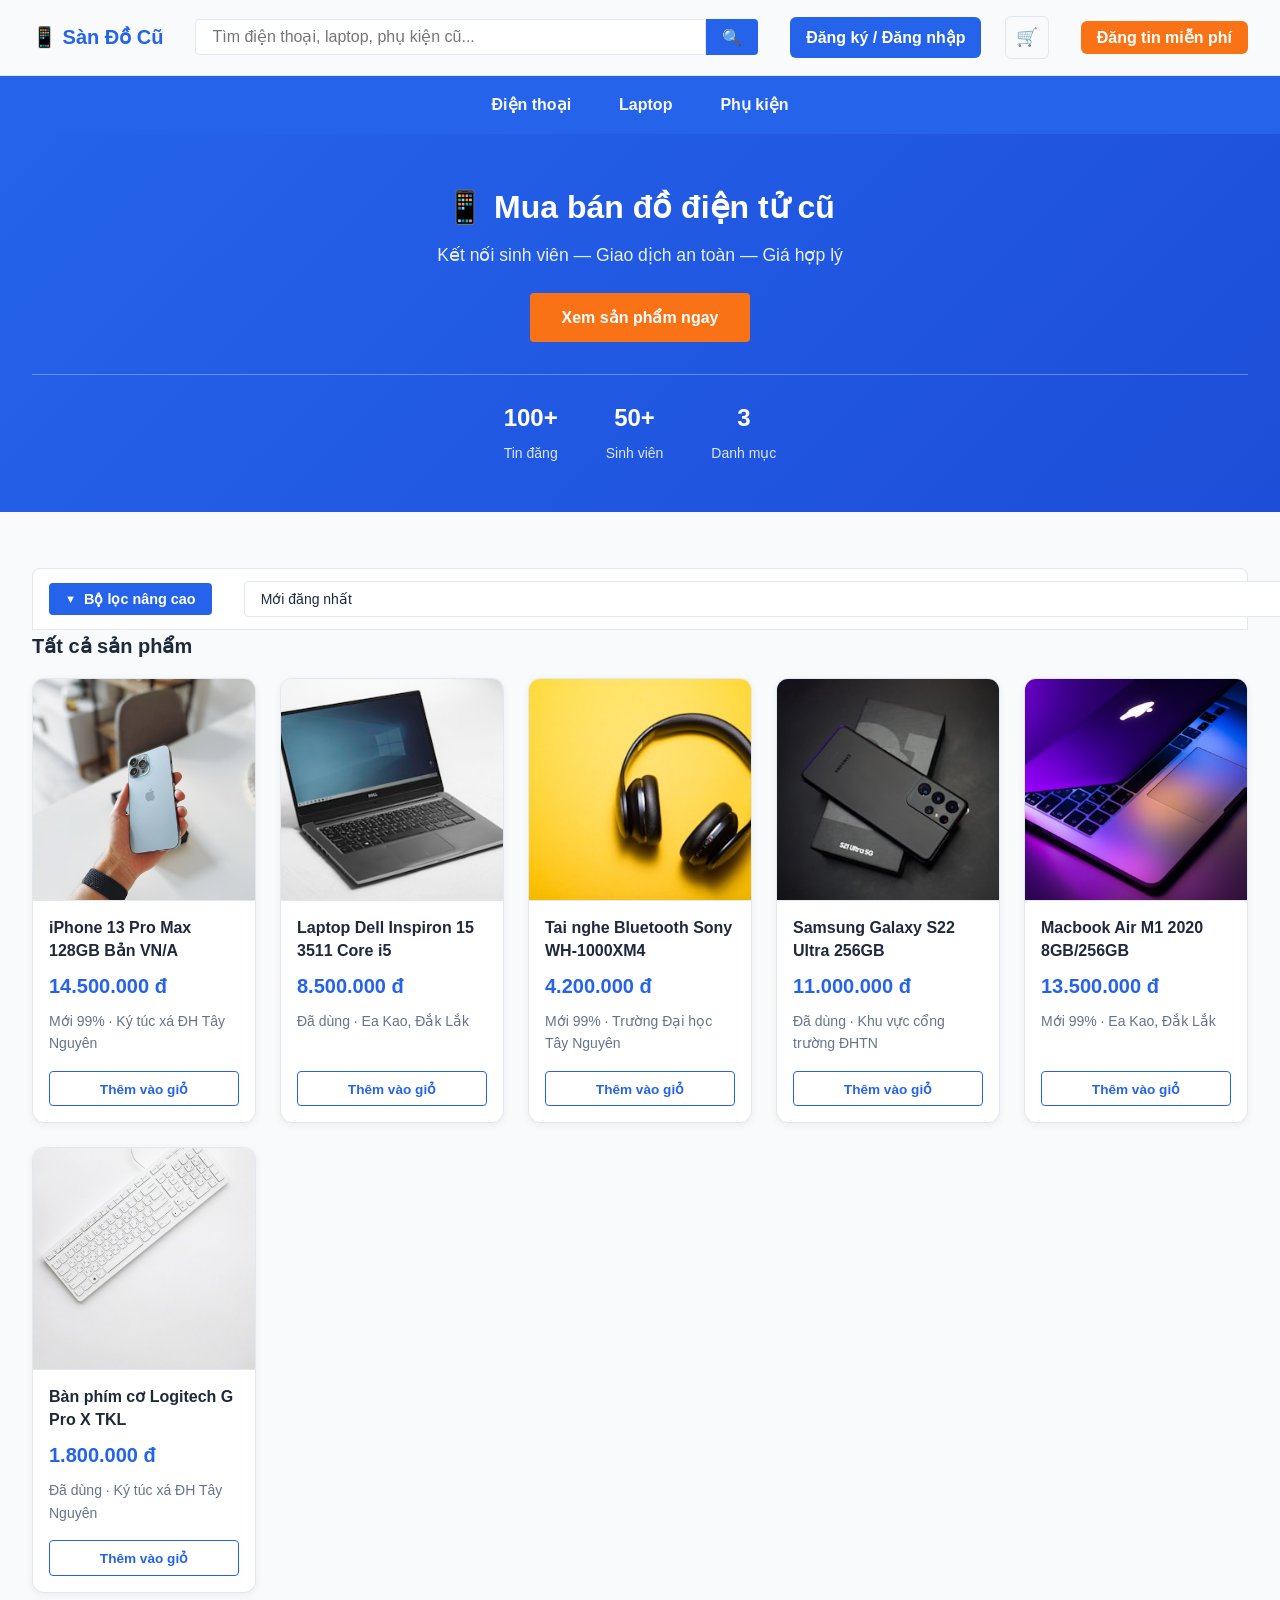
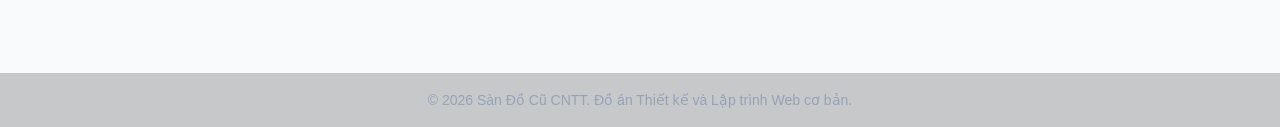
==== commit 8f2efa0f: "Update index.html" ====
--- a/index.html
+++ b/index.html
@@ -15,7 +15,7 @@
     <!-- HEADER -->
     <header class="header">
       <div class="header__logo">
-        <a href="index.html" class="header__logo-text">📱 SànĐồCũ</a>
+        <a href="index.html" class="header__logo-text">📱 Sàn Đồ Cũ</a>
       </div>
 
       <div class="header__search">
